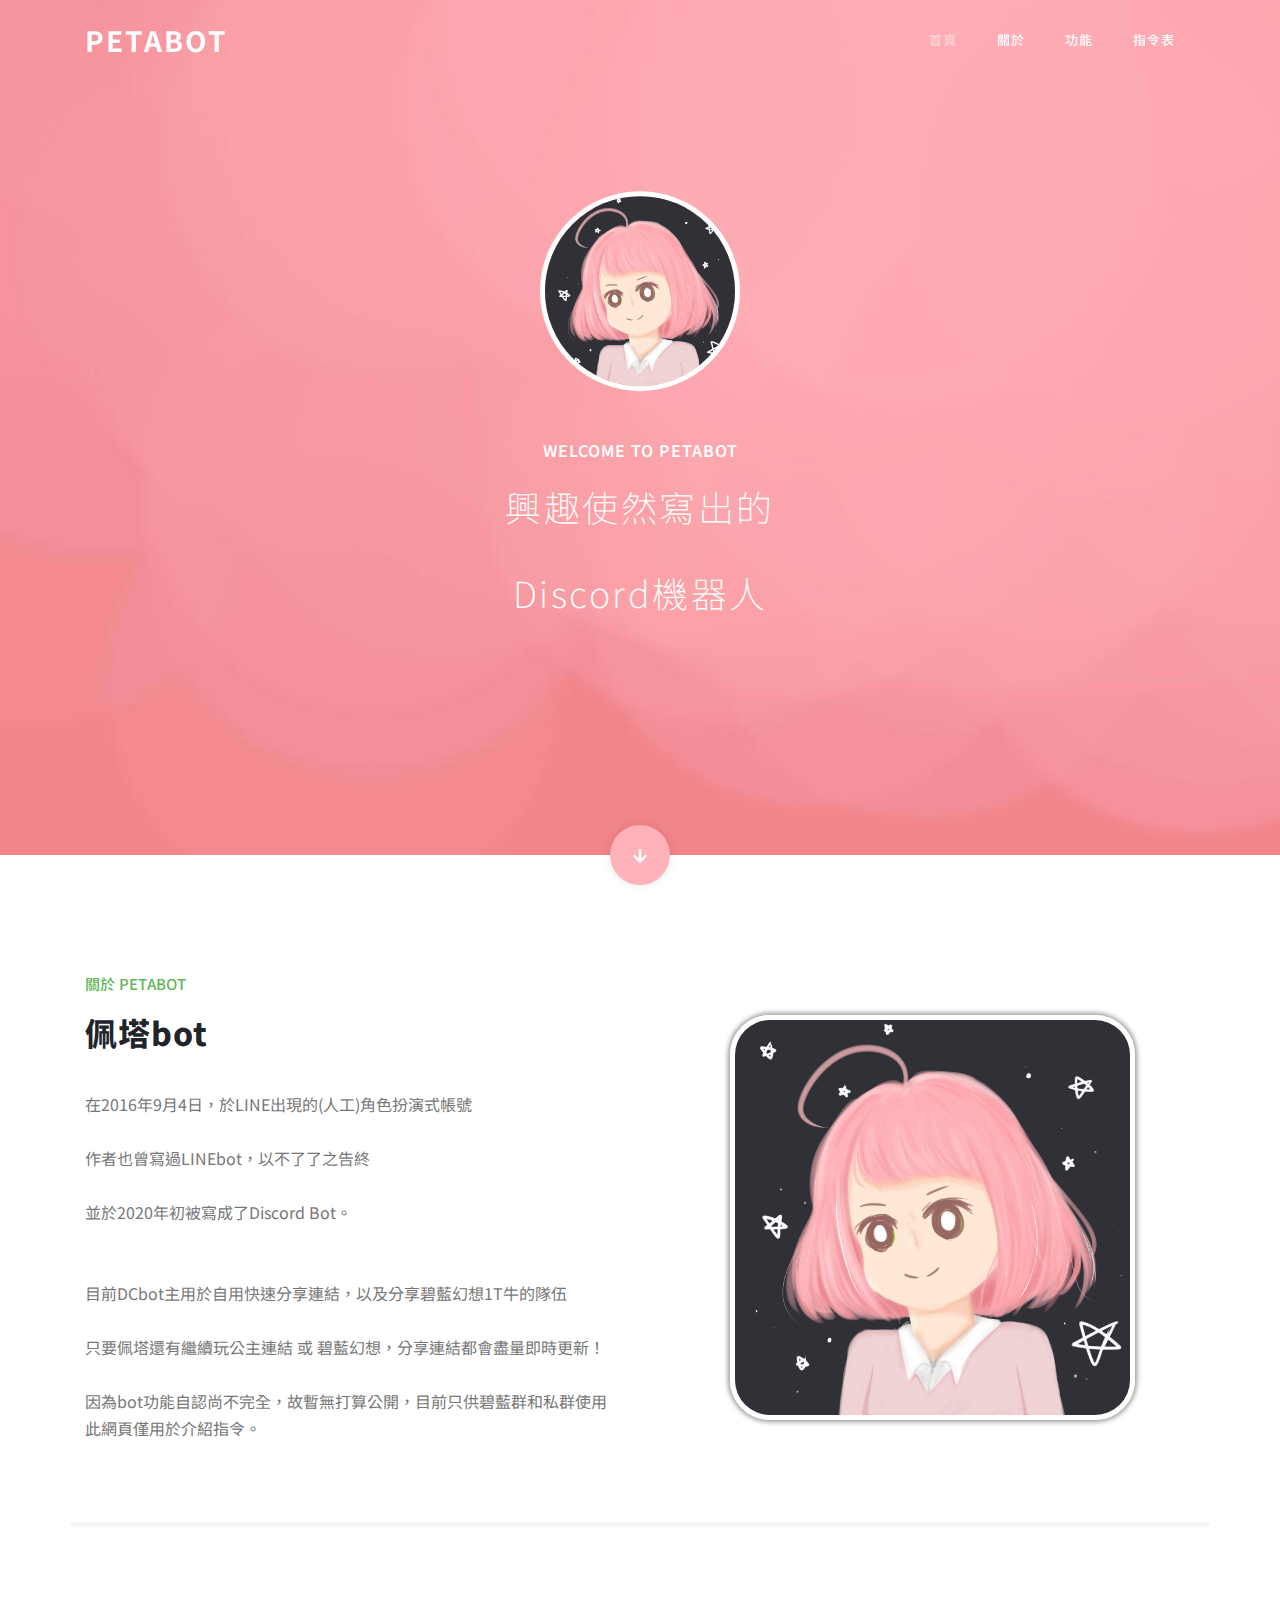
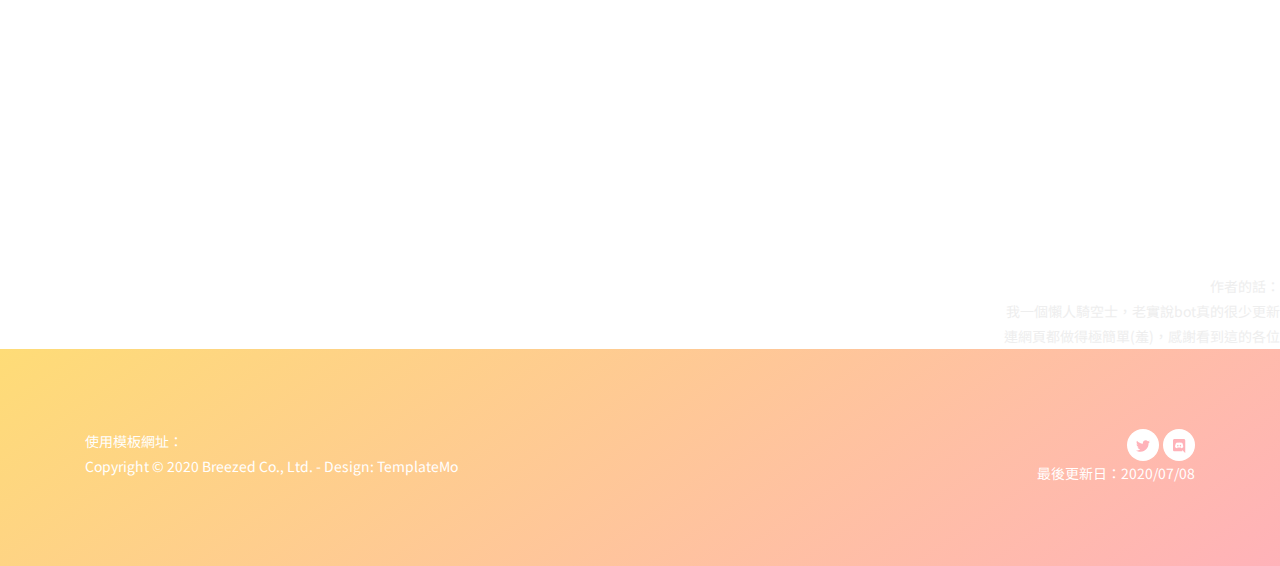
==== index.html @ 4e055505 "update commands" ====
<!DOCTYPE html>
<html>

  <head>

    <meta charset="utf-8">
    <meta name="viewport" content="width=device-width, initial-scale=1, shrink-to-fit=no">
    <meta name="description" content="">
    <meta name="author" content="">
    <link href="https://fonts.googleapis.com/css?family=Raleway:100,200,300,400,500,600,700,800,900&display=swap" rel="stylesheet">
    <link href="https://fonts.googleapis.com/css2?family=Noto+Sans+TC:wght@100;300;400;500;700;900&display=swap" rel="stylesheet">

    <title>PetaBot</title>

<!--

Breezed Template

https://templatemo.com/tm-543-breezed

-->
    <!-- Additional CSS Files -->
    <link rel="stylesheet" type="text/css" href="assets/css/bootstrap.min.css">

    <link rel="stylesheet" type="text/css" href="assets/css/all.css">
    <link rel="stylesheet" type="text/css" href="assets/css/brands.css">

    <link rel="stylesheet" href="assets/css/templatemo-breezed.css">

    <link rel="stylesheet" href="assets/css/owl-carousel.css">

    <link rel="stylesheet" href="assets/css/lightbox.css">

    </head>
    
    <body>
    
    <!-- ***** Preloader Start ***** -->
    <div id="preloader">
        <div class="jumper">
            <div></div>
            <div></div>
            <div></div>
        </div>
    </div>  
    <!-- ***** Preloader End ***** -->
    
    
    <!-- ***** Header Area Start ***** -->
    <header class="header-area header-sticky">
        <div class="container">
            <div class="row">
                <div class="col-12">
                    <nav class="main-nav">
                        <!-- ***** Logo Start ***** -->
                        <a href="index.html" class="logo">
                            PetaBot
                        </a>
                        <!-- ***** Logo End ***** -->
                        <!-- ***** Menu Start ***** -->
                        <ul class="nav">
                            <li class="scroll-to-section"><a href="#top" class="active">首頁</a></li>
                            <li class="scroll-to-section"><a href="#about">關於</a></li>
                            <li class="scroll-to-section"><a href="#features">功能</a></li>
                            <li class="scroll-to-section"><a href="commands.html">指令表</a></li> 
                        </ul>        
                        <a class='menu-trigger'>
                            <span>Menu</span>
                        </a>
                        <!-- ***** Menu End ***** -->
                    </nav>
                </div>
            </div>
        </div>
    </header>
    <!-- ***** Header Area End ***** -->

    <!-- ***** Main Banner Area Start ***** -->
    <div class="main-banner header-text" id="top">
        <div class="Modern-Slider">
          <!-- Item -->
          <div class="item">
            <div class="img-fill">
                <img src="assets/images/slide-01.jpg" alt="">
                
                <div class="text-content">
                    <img src="assets/images/佩塔頭像.jpg" class="logo" alt="">
                    <h3>Welcome To PetaBot</h3>
                    <h5>興趣使然寫出的<br><br>Discord機器人</h5>
                    <!-- <a href="#" class="main-stroked-button">Learn More</a>
                    <a href="#" class="main-filled-button">Get It Now</a> -->
                </div>
            </div>
          </div>
          <!-- // Item -->
          
        </div>
    </div>
    <div class="scroll-down scroll-to-section"><a href="#about"><i class="fa fa-arrow-down"></i></a></div>
    <!-- ***** Main Banner Area End ***** -->

    <!-- ***** About Area Starts ***** -->
    <section class="section" id="about">
        <div class="container">
            <div class="row">
                <div class="col-lg-6 col-md-6 col-xs-12">
                    <div class="left-text-content">
                        <div class="section-heading">
                            <h6>關於 PetaBot</h6>
                            <h2>佩塔bot</h2>
                        </div>
                        <p>
                            在2016年9月4日，於LINE出現的(人工)角色扮演式帳號<br><br>
                            作者也曾寫過LINEbot，以不了了之告終<br><br>
                            並於2020年初被寫成了Discord Bot。<br><br><br>
                            目前DCbot主用於自用快速分享連結，以及分享碧藍幻想1T牛的隊伍<br><br>
                            只要佩塔還有繼續玩公主連結 或 碧藍幻想，分享連結都會盡量即時更新！<br><br>
                            因為bot功能自認尚不完全，故暫無打算公開，目前只供碧藍群和私群使用<br>
                            此網頁僅用於介紹指令。
                        </p>
                    </div>
                </div>
                <div class="col-lg-6 col-md-6 col-xs-12">
                    <div class="right-text-content">
                        <img src="assets/images/佩塔頭像.jpg">
                    </div>
                </div>
            </div>
        </div>
    </section>
    <!-- ***** About Area Ends ***** -->

    <!-- ***** Features Big Item Start ***** -->
    <section class="section" id="features">
        <div class="container">
            <div class="row">
                <div class="col-lg-4 col-md-6 col-sm-12 col-xs-12" data-scroll-reveal="enter left move 30px over 0.6s after 0.4s">
                    <div class="features-item">
                        <div class="features-icon">
                            <img src="assets/images/star-1.png" alt="">
                        </div>
                        <div class="features-content">
                            <h4>碧藍幻想 commands</h4>
                            <p>提供SSRlist、GameWith等，佩塔個人覺得常用上的快速連結。<br>
                            以及古戰前更新自己1T牛 EX+的編排示例。</p>
                            <a href="commands.html#GBF" class="text-button-icon">
                                GBF commands <i class="fa fa-arrow-right"></i>
                            </a>
                        </div>
                    </div>
                </div>
                <div class="col-lg-4 col-md-6 col-sm-12 col-xs-12" data-scroll-reveal="enter bottom move 30px over 0.6s after 0.4s">
                    <div class="features-item">
                        <div class="features-icon">
                            <img src="assets/images/star-2.png" alt="">
                        </div>
                        <div class="features-content">
                            <h4>公主連結 commands</h4>
                            <p>分享E夢和無羽大佬的RANK表。<br>以及蘭德索爾圖書館。</p>
                            <a href="commands.html#PCR" class="text-button-icon">
                                PCR commands <i class="fa fa-arrow-right"></i>
                            </a>
                        </div>
                    </div>
                </div>
                <div class="col-lg-4 col-md-6 col-sm-12 col-xs-12" data-scroll-reveal="enter right move 30px over 0.6s after 0.4s">
                    <div class="features-item">
                        <div class="features-icon">
                            <img src="assets/images/star-3.png" alt="">
                        </div>
                        <div class="features-content">
                            <h4>更多功能</h4>
                            <p>作者有時間的話，敬請期待(??)</p>
                            
                        </div>
                    </div>
                </div>
            </div>
        </div>
    </section>
    <!-- ***** Features Big Item End ***** -->

    <p style="color: #eee;text-align: right;">
        作者的話：<br>
        我一個懶人騎空士，老實說bot真的很少更新<br>
        連網頁都做得極簡單(羞)，感謝看到這的各位
    </p>
    <!-- ***** Footer Start ***** -->
    <footer>
        <div class="container">
            <div class="row">
                <div class="col-lg-6 col-xs-12">
                    <div class="left-text-content">
                        <p>使用模板網址：</p>
                        <p>Copyright &copy; 2020 Breezed Co., Ltd. 
                        
                        - Design: <a rel="nofollow noopener" href="https://templatemo.com">TemplateMo</a></p>
                    </div>
                </div>
                <div class="col-lg-6 col-xs-12">
                    <div class="right-text-content">
                        <ul class="social-icons">
                            <li><a rel="nofollow" href="https://twitter.com/peta160904"><i class="fab fa-twitter"></i></a></li>
                            <li><a rel="nofollow" href="https://discord.gg/uTsfAFP"><i class="fab fa-discord"></i></a></li>
                        </ul>
                        <p>最後更新日：2020/07/08</p>
                    </div>
                </div>
            </div>
        </div>
    </footer>
    

    <!-- jQuery -->
    <script src="assets/js/jquery-2.1.0.min.js"></script>

    <!-- Bootstrap -->
    <script src="assets/js/popper.js"></script>
    <script src="assets/js/bootstrap.min.js"></script>

    <!-- Plugins -->
    <script src="assets/js/owl-carousel.js"></script>
    <script src="assets/js/scrollreveal.min.js"></script>
    <script src="assets/js/waypoints.min.js"></script>
    <script src="assets/js/jquery.counterup.min.js"></script>
    <script src="assets/js/imgfix.min.js"></script> 
    <script src="assets/js/slick.js"></script> 
    <script src="assets/js/lightbox.js"></script> 
    <script src="assets/js/isotope.js"></script>
    <script src="assets/js/all.js"></script> 
    <script src="assets/js/brands.js"></script> 
    
    <!-- Global Init -->
    <script src="assets/js/custom.js"></script>

    <script>

        $(function() {
            var selectedClass = "";
            $("p").click(function(){
            selectedClass = $(this).attr("data-rel");
            $("#portfolio").fadeTo(50, 0.1);
                $("#portfolio div").not("."+selectedClass).fadeOut();
            setTimeout(function() {
              $("."+selectedClass).fadeIn();
              $("#portfolio").fadeTo(50, 1);
            }, 500);
                
            });
        });

    </script>

  </body>
</html>
---- assets/css/brands.css ----
/*!
 * Font Awesome Free 5.13.1 by @fontawesome - https://fontawesome.com
 * License - https://fontawesome.com/license/free (Icons: CC BY 4.0, Fonts: SIL OFL 1.1, Code: MIT License)
 */
@font-face {
  font-family: 'Font Awesome 5 Brands';
  font-style: normal;
  font-weight: 400;
  font-display: block;
  src: url("../webfonts/fa-brands-400.eot");
  src: url("../webfonts/fa-brands-400.eot?#iefix") format("embedded-opentype"), url("../webfonts/fa-brands-400.woff2") format("woff2"), url("../webfonts/fa-brands-400.woff") format("woff"), url("../webfonts/fa-brands-400.ttf") format("truetype"), url("../webfonts/fa-brands-400.svg#fontawesome") format("svg"); }

.fab {
  font-family: 'Font Awesome 5 Brands';
  font-weight: 400; }
---- assets/css/templatemo-breezed.css ----
/*

Breezed Template

https://templatemo.com/tm-543-breezed

*/

/* ---------------------------------------------
Table of contents
------------------------------------------------
01. font & reset css
02. reset
03. global styles
04. header
05. banner
06. features
07. testimonials
08. contact
09. footer
10. preloader
11. search
12. portfolio

--------------------------------------------- */
/* 
---------------------------------------------
font & reset css
--------------------------------------------- 
*/
@import url("https://fonts.googleapis.com/css?family=Poppins:100,200,300,400,500,600,700,800,900");

/* 
---------------------------------------------
reset
--------------------------------------------- 
*/
html, body, div, span, applet, object, iframe, h1, h2, h3, h4, h5, h6, p, blockquote, div
pre, a, abbr, acronym, address, big, cite, code, del, dfn, em, font, img, ins, kbd, q,
s, samp, small, strike, strong, sub, sup, tt, var, b, u, i, center, dl, dt, dd, ol, ul, li,
figure, header, nav, section, article, aside, footer, figcaption {
  margin: 0;
  padding: 0;
  border: 0;
  outline: 0;
}

.clearfix:after {
  content: ".";
  display: block;
  clear: both;
  visibility: hidden;
  line-height: 0;
  height: 0;
}

.clearfix {
  display: inline-block;
}

html[xmlns] .clearfix {
  display: block;
}

* html .clearfix {
  height: 1%;
}

ul, li {
  padding: 0;
  margin: 0;
  list-style: none;
}

header, nav, section, article, aside, footer, hgroup {
  display: block;
}

* {
  box-sizing: border-box;
}

html, body {
  font-family: 'Raleway', sans-serif;
  font-family: 'Noto Sans TC', sans-serif;
  font-weight: 400;
  background-color: #fff;
  font-size: 16px;
  -ms-text-size-adjust: 100%;
  -webkit-font-smoothing: antialiased;
  -moz-osx-font-smoothing: grayscale;
}

a {
  text-decoration: none !important;
}

h1, h2, h3, h4, h5, h6 {
  margin-top: 0px;
  margin-bottom: 0px;
}

ul {
  margin-bottom: 0px;
}

p {
  font-size: 14px;
  line-height: 25px;
  color: #777;
}

/* 
---------------------------------------------
global styles
--------------------------------------------- 
*/
html,
body {
  background: #fff;
  font-family: 'Raleway', sans-serif;
  font-family: 'Noto Sans TC', sans-serif;
}

::selection {
  background: #FFB2B9;
  color: #111;
}

::-moz-selection {
  background: #FFB2B9;
  color: #111;
}

@media (max-width: 991px) {
  html, body {
    overflow-x: hidden;
  }
  .mobile-top-fix {
    margin-top: 30px;
    margin-bottom: 0px;
  }
  .mobile-bottom-fix {
    margin-bottom: 30px;
  }
  .mobile-bottom-fix-big {
    margin-bottom: 60px;
  }
}

a.main-stroked-button {
  font-size: 13px;
  border-radius: 25px;
  padding: 11px 25px;
  background-color: transparent;
  border: 2px solid #fff;
  text-transform: uppercase;
  color: #fff;
  font-weight: 600;
  letter-spacing: 1px;
  -webkit-transition: all 0.3s ease 0s;
  -moz-transition: all 0.3s ease 0s;
  -o-transition: all 0.3s ease 0s;
  transition: all 0.3s ease 0s;
}

a.main-stroked-button:hover {
  background-color: #fff;
  color: #5fb759;
}

a.main-filled-button {
  font-size: 13px;
  border-radius: 25px;
  padding: 13px 25px;
  background-color: #fff;
  text-transform: uppercase;
  color: #5fb759;
  font-weight: 600;
  letter-spacing: 1px;
  -webkit-transition: all 0.3s ease 0s;
  -moz-transition: all 0.3s ease 0s;
  -o-transition: all 0.3s ease 0s;
  transition: all 0.3s ease 0s;
}

a.main-filled-button:hover {
  color: #fff;
  background-color: #5fb759;
}

a.main-button-icon {
  font-size: 13px;
  border-radius: 25px;
  padding: 13px 25px;
  background-color: #5fb759;
  text-transform: uppercase;
  color: #fff;
  font-weight: 600;
  letter-spacing: 1px;
  -webkit-transition: all 0.3s ease 0s;
  -moz-transition: all 0.3s ease 0s;
  -o-transition: all 0.3s ease 0s;
  transition: all 0.3s ease 0s;
}

a.main-button-icon i {
  margin-left: 5px;
  -webkit-transition: all 0.3s ease-in-out 0s;
  -moz-transition: all 0.3s ease-in-out 0s;
  -o-transition: all 0.3s ease-in-out 0s;
  transition: all 0.3s ease-in-out 0s;
}

a.main-button-icon:hover i {
  padding-left: 5px;
}

button.main-button {
  outline: none;
  border: none;
  cursor: pointer;
  font-size: 13px;
  border-radius: 25px;
  padding: 10px 25px;
  background-color: #fff;
  text-transform: uppercase;
  color: #5fb759;
  font-weight: 600;
  letter-spacing: 1px;
  -webkit-transition: all 0.3s ease 0s;
  -moz-transition: all 0.3s ease 0s;
  -o-transition: all 0.3s ease 0s;
  transition: all 0.3s ease 0s;
}

button.main-button:hover {
  color: #fff;
  background-color: #5fb759;
}

button.main-button-icon {
  border: none;
  outline: none;
  font-size: 13px;
  border-radius: 25px;
  padding: 13px 25px;
  background-color: #5fb759;
  text-transform: uppercase;
  color: #fff;
  font-weight: 600;
  letter-spacing: 1px;
  -webkit-transition: all 0.3s ease 0s;
  -moz-transition: all 0.3s ease 0s;
  -o-transition: all 0.3s ease 0s;
  transition: all 0.3s ease 0s;
}

button.main-button-icon i {
  margin-left: 5px;
  -webkit-transition: all 0.3s ease-in-out 0s;
  -moz-transition: all 0.3s ease-in-out 0s;
  -o-transition: all 0.3s ease-in-out 0s;
  transition: all 0.3s ease-in-out 0s;
}

button.main-button-icon:hover i {
  padding-left: 5px;
}

a.text-button-icon {
  text-transform: uppercase;
  color: #1e1e1e;
  font-size: 13px;
  font-weight: 600;
  letter-spacing: 1px;
  -webkit-transition: all 0.3s ease 0s;
  -moz-transition: all 0.3s ease 0s;
  -o-transition: all 0.3s ease 0s;
  transition: all 0.3s ease 0s;
}

a.text-button-icon i {
  margin-left: 5px;
  -webkit-transition: all 0.3s ease-in-out 0s;
  -moz-transition: all 0.3s ease-in-out 0s;
  -o-transition: all 0.3s ease-in-out 0s;
  transition: all 0.3s ease-in-out 0s;
}

a.text-button-icon:hover {
  color: #5fb759;
}

a.text-button-icon:hover i {
  padding-left: 5px;
}


.section-heading h6 {
  font-size: 15px;
  font-weight: 500;
  text-transform: uppercase;
  letter-spacing: 0.25px;
  margin-top: 0px;
  margin-bottom: 0px;
}

.section-heading h2 {
  font-size: 32px;
  font-weight: 800;
  letter-spacing: 1px;
  margin-top: 20px;
  margin-bottom: 0px;
}


/* 
---------------------------------------------
header
--------------------------------------------- 
*/

.background-header {
  background-color: #fff;
  height: 80px!important;
  position: fixed!important;
  top: 0px;
  left: 0px;
  right: 0px;
  box-shadow: 0px 0px 10px rgba(0,0,0,0.15)!important;
}

.background-header .logo,
.background-header .main-nav .nav li a {
  color: #1e1e1e!important;
}

.background-header .main-nav .nav li:hover a {
  color: #5fb759!important;
}

.background-header .nav li a.active {
  color: #5fb759!important;
}

.header-area {
  position: absolute;
  top: 0px;
  left: 0px;
  right: 0px;
  z-index: 100;
  height: 100px;
  -webkit-transition: all .5s ease 0s;
  -moz-transition: all .5s ease 0s;
  -o-transition: all .5s ease 0s;
  transition: all .5s ease 0s;
}

.header-area .main-nav {
  min-height: 80px;
  background: transparent;
}

.header-area .main-nav .logo {
  line-height: 80px;
  color: #fff;
  font-size: 28px;
  font-weight: 700;
  text-transform: uppercase;
  letter-spacing: 2px;
  float: left;
  -webkit-transition: all 0.3s ease 0s;
  -moz-transition: all 0.3s ease 0s;
  -o-transition: all 0.3s ease 0s;
  transition: all 0.3s ease 0s;
}


.header-area .main-nav .nav {
  float: right;
  margin-top: 27px;
  margin-right: 0px;
  background-color: transparent;
  -webkit-transition: all 0.3s ease 0s;
  -moz-transition: all 0.3s ease 0s;
  -o-transition: all 0.3s ease 0s;
  transition: all 0.3s ease 0s;
  position: relative;
  z-index: 999;
}

.header-area .main-nav .nav li {
  padding-left: 20px;
  padding-right: 20px;
}

.header-area .main-nav .nav .search-icon {
  float: right;
  margin-left: 15px;
}

.header-area .main-nav .nav .search-icon a {
  background-color: #fff;
  color: #5fb759;
  width: 40px;
  height: 40px;
  display: inline-block;
  text-align: center;
  line-height: 40px;
}

@media (max-width: 767px) {
  .header-area .main-nav .nav .search-icon {
    float: none;
    text-align: center;
    width: 100%;
    background-color: #fff;
    margin-left: 0px;
  }
}

.header-area .main-nav .nav .search-icon a:hover {
  opacity: 1;
  color: #5fb759!important;
}

.header-area .main-nav .nav li a {
  display: block;
  font-weight: 500;
  font-size: 13px;
  color: #7a7a7a;
  text-transform: uppercase;
  -webkit-transition: all 0.3s ease 0s;
  -moz-transition: all 0.3s ease 0s;
  -o-transition: all 0.3s ease 0s;
  transition: all 0.3s ease 0s;
  height: 40px;
  line-height: 40px;
  border: transparent;
  letter-spacing: 1px;
}

.header-area .main-nav .nav li a {
  color: #fff;
}

.header-area .main-nav .nav li:hover a,
.header-area .main-nav .nav li a.active {
  color: #fff!important;
  opacity: 0.5;
}

.background-header .main-nav .nav li:hover a,
.background-header .main-nav .nav li a.active {
  color: #5fb759!important;
  opacity: 1;
}

.header-area .main-nav .nav li.submenu {
  position: relative;
  padding-right: 35px;
}

.header-area .main-nav .nav li.submenu:after {
  font-family: FontAwesome;
  content: "\f107";
  font-size: 12px;
  color: #fff;
  position: absolute;
  right: 18px;
  top: 12px;
}

.background-header .main-nav .nav li.submenu:after {
  color: #7a7a7a;
}

.header-area .main-nav .nav li.submenu ul {
  position: absolute;
  width: 200px;
  box-shadow: 0 2px 28px 0 rgba(0, 0, 0, 0.06);
  overflow: hidden;
  top: 40px;
  opacity: 0;
  transform: translateY(+2em);
  visibility: hidden;
  z-index: -1;
  transition: all 0.3s ease-in-out 0s, visibility 0s linear 0.3s, z-index 0s linear 0.01s;
}

.header-area .main-nav .nav li.submenu ul li {
  margin-left: 0px;
  padding-left: 0px;
  padding-right: 0px;
}

.header-area .main-nav .nav li.submenu ul li a {
  opacity: 1;
  display: block;
  background: #fff;
  color: #7a7a7a!important;
  padding-left: 20px;
  height: 40px;
  line-height: 40px;
  -webkit-transition: all 0.3s ease 0s;
  -moz-transition: all 0.3s ease 0s;
  -o-transition: all 0.3s ease 0s;
  transition: all 0.3s ease 0s;
  position: relative;
  font-size: 13px;
  border-bottom: 1px solid #f5f5f5;
}

.header-area .main-nav .nav li.submenu ul li a:hover {
  background: #fff;
  color: #5fb759!important;
  padding-left: 25px;
}

.header-area .main-nav .nav li.submenu ul li a:hover:before {
  width: 3px;
}

.header-area .main-nav .nav li.submenu:hover ul {
  visibility: visible;
  opacity: 1;
  z-index: 1;
  transform: translateY(0%);
  transition-delay: 0s, 0s, 0.3s;
}

.header-area .main-nav .menu-trigger {
  cursor: pointer;
  display: block;
  position: absolute;
  top: 23px;
  width: 32px;
  height: 40px;
  text-indent: -9999em;
  z-index: 99;
  right: 40px;
  display: none;
}

.header-area .main-nav .menu-trigger span,
.header-area .main-nav .menu-trigger span:before,
.header-area .main-nav .menu-trigger span:after {
  -moz-transition: all 0.4s;
  -o-transition: all 0.4s;
  -webkit-transition: all 0.4s;
  transition: all 0.4s;
  background-color: #1e1e1e;
  display: block;
  position: absolute;
  width: 30px;
  height: 2px;
  left: 0;
}

.background-header .main-nav .menu-trigger span,
.background-header .main-nav .menu-trigger span:before,
.background-header .main-nav .menu-trigger span:after {
  background-color: #1e1e1e;
}

.header-area .main-nav .menu-trigger span:before,
.header-area .main-nav .menu-trigger span:after {
  -moz-transition: all 0.4s;
  -o-transition: all 0.4s;
  -webkit-transition: all 0.4s;
  transition: all 0.4s;
  background-color: #1e1e1e;
  display: block;
  position: absolute;
  width: 30px;
  height: 2px;
  left: 0;
  width: 75%;
}

.background-header .main-nav .menu-trigger span:before,
.background-header .main-nav .menu-trigger span:after {
  background-color: #1e1e1e;
}

.header-area .main-nav .menu-trigger span:before,
.header-area .main-nav .menu-trigger span:after {
  content: "";
}

.header-area .main-nav .menu-trigger span {
  top: 16px;
}

.header-area .main-nav .menu-trigger span:before {
  -moz-transform-origin: 33% 100%;
  -ms-transform-origin: 33% 100%;
  -webkit-transform-origin: 33% 100%;
  transform-origin: 33% 100%;
  top: -10px;
  z-index: 10;
}

.header-area .main-nav .menu-trigger span:after {
  -moz-transform-origin: 33% 0;
  -ms-transform-origin: 33% 0;
  -webkit-transform-origin: 33% 0;
  transform-origin: 33% 0;
  top: 10px;
}

.header-area .main-nav .menu-trigger.active span,
.header-area .main-nav .menu-trigger.active span:before,
.header-area .main-nav .menu-trigger.active span:after {
  background-color: transparent;
  width: 100%;
}

.header-area .main-nav .menu-trigger.active span:before {
  -moz-transform: translateY(6px) translateX(1px) rotate(45deg);
  -ms-transform: translateY(6px) translateX(1px) rotate(45deg);
  -webkit-transform: translateY(6px) translateX(1px) rotate(45deg);
  transform: translateY(6px) translateX(1px) rotate(45deg);
  background-color: #1e1e1e;
}

.background-header .main-nav .menu-trigger.active span:before {
  background-color: #1e1e1e;
}

.header-area .main-nav .menu-trigger.active span:after {
  -moz-transform: translateY(-6px) translateX(1px) rotate(-45deg);
  -ms-transform: translateY(-6px) translateX(1px) rotate(-45deg);
  -webkit-transform: translateY(-6px) translateX(1px) rotate(-45deg);
  transform: translateY(-6px) translateX(1px) rotate(-45deg);
  background-color: #1e1e1e;
}

.background-header .main-nav .menu-trigger.active span:after {
  background-color: #1e1e1e;
}

.header-area.header-sticky {
  min-height: 80px;
}

.header-area.header-sticky .nav {
  margin-top: 20px !important;
}

.header-area.header-sticky .nav li a.active {
  color: #5fb759;
}

@media (max-width: 1200px) {
  .header-area .main-nav .nav li {
    padding-left: 12px;
    padding-right: 12px;
  }
  .header-area .main-nav:before {
    display: none;
  }
}

@media (max-width: 767px) {
  .header-area .main-nav .logo {
    color: #1e1e1e;
  }
  .header-area.header-sticky .nav li a:hover,
  .header-area.header-sticky .nav li a.active {
    color: #5fb759!important;
    opacity: 1;
  }
  .header-area.header-sticky .nav li.search-icon a {
    width: 100%;
  }
  .header-area {
    background-color: #f7f7f7;
    padding: 0px 15px;
    height: 80px;
    box-shadow: none;
    text-align: center;
  }
  .header-area .container {
    padding: 0px;
  }
  .header-area .logo {
    margin-left: 30px;
  }
  .header-area .menu-trigger {
    display: block !important;
  }
  .header-area .main-nav {
    overflow: hidden;
  }
  .header-area .main-nav .nav {
    float: none;
    width: 100%;
    display: none;
    -webkit-transition: all 0s ease 0s;
    -moz-transition: all 0s ease 0s;
    -o-transition: all 0s ease 0s;
    transition: all 0s ease 0s;
    margin-left: 0px;
  }
  .header-area .main-nav .nav li:first-child {
    border-top: 1px solid #eee;
  }
  .header-area.header-sticky .nav {
    margin-top: 80px !important;
  }
  .header-area .main-nav .nav li {
    width: 100%;
    background: #fff;
    border-bottom: 1px solid #eee;
    padding-left: 0px !important;
    padding-right: 0px !important;
  }
  .header-area .main-nav .nav li a {
    height: 50px !important;
    line-height: 50px !important;
    padding: 0px !important;
    border: none !important;
    background: #f7f7f7 !important;
    color: #191a20 !important;
  }
  .header-area .main-nav .nav li a:hover {
    background: #eee !important;
    color: #5fb759!important;
  }
  .header-area .main-nav .nav li.submenu ul {
    position: relative;
    visibility: inherit;
    opacity: 1;
    z-index: 1;
    transform: translateY(0%);
    transition-delay: 0s, 0s, 0.3s;
    top: 0px;
    width: 100%;
    box-shadow: none;
    height: 0px;
  }
  .header-area .main-nav .nav li.submenu ul li a {
    font-size: 12px;
    font-weight: 400;
  }
  .header-area .main-nav .nav li.submenu ul li a:hover:before {
    width: 0px;
  }
  .header-area .main-nav .nav li.submenu ul.active {
    height: auto !important;
  }
  .header-area .main-nav .nav li.submenu:after {
    color: #3B566E;
    right: 25px;
    font-size: 14px;
    top: 15px;
  }
  .header-area .main-nav .nav li.submenu:hover ul, .header-area .main-nav .nav li.submenu:focus ul {
    height: 0px;
  }
}

@media (min-width: 767px) {
  .header-area .main-nav .nav {
    display: flex !important;
  }
}


/* 
---------------------------------------------
banner
--------------------------------------------- 
*/
/* ==== Main CSS === */
.img-fill{
  width: 100%;
  display: block;
  overflow: hidden;
  position: relative;
  text-align: center
}

.img-fill img {
  min-height: 100%;
  min-width: 100%;
  position: relative;
  display: inline-block;
  max-width: none;
}

*,
*:before,
*:after {
  -webkit-box-sizing: border-box;
  box-sizing: border-box;
  -webkit-font-smoothing: antialiased;
  -moz-osx-font-smoothing: grayscale;
}

.Grid1k {
  padding: 0 15px;
  max-width: 1200px;
  margin: auto;
}

.blocks-box,
.slick-slider {
  margin: 0;
  padding: 0!important;
}

.slick-slide {
  float: left /* If RTL Make This Right */ ;
  padding: 0;
}

/* ==== Slider Style === */
.Modern-Slider .item .img-fill{
  height:95vh;
  background:#000;
}

.Modern-Slider .item .info > div{
  display:inline-block!important;
  vertical-align:middle;
}

.Modern-Slider .NextArrow{
  position:absolute;
  top:50%;
  right:30px;
  border:0 none;
  background-color: transparent;
  text-align:center;
  font-size: 36px;
  font-family: 'FontAwesome';
  color:#FFF;
  z-index:5;
  outline: none;
}

.Modern-Slider .NextArrow:before{
  content:'\f105';
}

.Modern-Slider .PrevArrow {
  position:absolute;
  top:50%;
  left:30px;
  border:0 none;
  background-color: transparent;
  text-align:center;
  font-size: 36px;
  font-family: 'FontAwesome';
  color:#FFF;
  z-index:5;
  outline: none;
}

.Modern-Slider .PrevArrow:before{
  content:'\f104';
}

.scroll-down {
  position: absolute;
  left: 50%;
  margin-top: -30px;
  margin-left: -30px;
  z-index: 10;
}

.scroll-down a {
  display: inline-block;
  background-color: #ffb2b9;
  width: 60px;
  height: 60px;
  text-align: center;
  line-height: 60px;
  border-radius: 50%;
  color: #fff;
  box-shadow: 0px 0px 10px rgba(0,0,0,0.1);
}

ul.slick-dots {
  display: none!important;
}

.Modern-Slider .text-content {
  width: 80%;
  position: absolute;
  top: 50%;
  left: 50%;
  transform: translate(-50%, -50%);
}


.Modern-Slider .item h3 {
  margin-bottom: 25px;
  font-size: 16px;
  text-transform: uppercase;
  font-weight: 600;
  letter-spacing: 1px;
  color:#FFF;
  animation:fadeOutRight 1s both;
}

.Modern-Slider .item h5 {
  margin-bottom: 50px;
  font-size: 36px;
  font-weight: 200;
  letter-spacing: 2.5px;
  color:#FFF;
  overflow:hidden;
  animation:fadeOutLeft 1s both;
}

.Modern-Slider img.logo {
  min-width: 200px;
  height:200px;
  border-radius:100px;
  border:5px solid #FFF;
  margin-bottom: 50px;
}

.Modern-Slider .item a {
  margin: 0 5px;
}

.Modern-Slider .item.slick-active h3{
  animation:fadeInDown 1s both 1s;
}

.Modern-Slider .item.slick-active h5{
  animation:fadeInLeft 1s both 1.5s;
}

.Modern-Slider .item.slick-active{
  animation:Slick-FastSwipeIn 1s both;
}

.Modern-Slider .buttons {
  position: relative;
}

.Modern-Slider {background:#000;}


/* ==== Slick Slider Css Ruls === */
.slick-slider{position:relative;display:block;-webkit-user-select:none;-moz-user-select:none;-ms-user-select:none;user-select:none;-webkit-touch-callout:none;-khtml-user-select:none;-ms-touch-action:pan-y;touch-action:pan-y;-webkit-tap-highlight-color:transparent}
.slick-list{position:relative;display:block;overflow:hidden;margin:0;padding:0}
.slick-list:focus{outline:none}.slick-list.dragging{cursor:hand}
.slick-slider .slick-track,.slick-slider .slick-list{-webkit-transform:translate3d(0,0,0);-ms-transform:translate3d(0,0,0);transform:translate3d(0,0,0)}
.slick-track{position:relative;top:0;left:0;display:block}
.slick-track:before,.slick-track:after{display:table;content:''}.slick-track:after{clear:both}
.slick-loading .slick-track{visibility:hidden}
.slick-slide{display:none;float:left /* If RTL Make This Right */ ;height:100%;min-height:1px}
.slick-slide.dragging img{pointer-events:none}
.slick-initialized .slick-slide{display:block}
.slick-loading .slick-slide{visibility:hidden}
.slick-vertical .slick-slide{display:block;height:auto;border:1px solid transparent}

/*
---------------------------------------------
about
---------------------------------------------
*/

#about {
  padding: 120px 0px 0px 0px;
  position: relative;
  z-index: 9;
}

#about .container {
  border-bottom: 5px solid #f7f7f7;
  padding-bottom: 80px;
}

#about .section-heading {
  margin-bottom: 10px;
}

#about .section-heading h6 {
  color: #5fb759;
}

#about .service-item {
  margin-top: 30px;
}

#about .service-item img {
  float: left;
  margin-right: 15px;
  width: 46px;
  height: 46px;
}

#about .service-item h4 {
  font-size: 15px;
  font-weight: 700;
  text-transform: uppercase;
  letter-spacing: 0.25px;
  line-height: 46px;
}

#about a.main-button-icon {
  display: inline-block;
  margin-top: 60px;
}

#about .right-text-content {
  margin-top: 40px;
}

#about .right-text-content p {
  font-size: 16px;
  line-height: 27px;
  color: #777;
}

/*------------#about新增------------------*/
#about .right-text-content img{
  float: right;
  margin-right: 60px;
	border:5px solid #FFF;
	box-shadow:0px 0px 5px 2px #999;
	width:75%;
  height:75%;
  border-radius:40px;
}

#about .left-text-content p {
  font-size: 16px;
  line-height: 27px;
  color: #777;
  margin-top: 40px;
}
/*------------#about新增----------------------*/

/*
---------------------------------------------
commands-help, gbf, pcr
---------------------------------------------
*/
#commands{
  padding-top: 160px;
  padding-bottom: 20px;
  margin-bottom: 60px;
}

#GBF{
  margin-bottom: 20px;
  padding-bottom: 20px;
}
#GBF img{
  width: 65%;
 
}

#PCR{
  padding-bottom: 70px;
}

#commands h2 {
  font-size: 32px;
  font-weight: 800;
  letter-spacing: 1px;
  margin-bottom: 20px;
}

/*
---------------------------------------------
features
---------------------------------------------
*/

#features {
  padding-top: 80px;
  padding-bottom: 70px;
}

#features .features-item {
  margin-bottom: 50px;
}

.features-item .features-icon {
  float: left;
}

#features .features-content {
  margin-left: 75px;
}

.features-item .features-content h4 {
  font-size: 15px;
  font-weight: 700;
  text-transform: uppercase;
  letter-spacing: 0.25px;
  margin-bottom: 15px;
}

.features-item .features-content p {
  margin-bottom: 15px;
}



/*
---------------------------------------------
subscribe
---------------------------------------------
*/

#subscribe {
  padding: 80px 0px;
  background-image: url(../images/slide-02.jpg);
  background-position: center center;
  background-repeat: no-repeat;
  background-size: cover;
}

#subscribe .section-heading {
  text-align: center;
  color: #fff;
  margin-bottom: 25px;
}

#subscribe p {
  text-align: center;
  font-size: 16px;
  line-height: 27px;
  color: #fff;
  margin-bottom: 40px;
}

#subscribe input {
  width: 100%;
  height: 38px;
  border-radius: 19px;
  border: 1px solid #fff;
  background-color: transparent;
  padding: 0px 20px;
  font-size: 13px;
  color: #fff;
  outline: none;
}

.subscribe-form ::-webkit-input-placeholder { /* Edge */
  color: #fff;
}

.subscribe-form :-ms-input-placeholder { /* Internet Explorer 10-11 */
  color: #fff;
}

.subscribe-form ::placeholder {
  color: #fff;
}

@media (max-width: 767px) {
  #subscribe fieldset {
    text-align: center;
    margin-bottom: 20px;
  }
}

/*
--------------------------------------------
testimonials
--------------------------------------------
*/
#testimonials {
  margin-top: 120px;
  padding: 80px 0px;
  padding: 120px 0px;
  background-image: url(../images/slide-03.jpg);
  background-position: center center;
  background-repeat: no-repeat;
  background-size: cover;
}
#testimonials .section-heading {
  text-align: center;
  color: #fff;
  margin-bottom: 60px;
}

#testimonials .item {
  position: relative;
  text-align: center;
}

#testimonials .item h4 {
  font-size: 17px;
  font-weight: 700;
  text-transform: uppercase;
  color: #fff;
  letter-spacing: 1px;
  margin-top: 22px;
  margin-bottom: 7px;
}


#testimonials .item span {
  color: #fff;
  font-weight: 500;
  font-size: 13px;
  text-transform: uppercase;
  letter-spacing: 0.5px;
}

#testimonials .item .member-thumb {
  position: relative;
}

#testimonials .item .hover-effect {
  cursor: pointer;
  position: absolute;
  top: 0;
  bottom: 0;
  width: 100%;
  background-color: rgba(0,0,0,0.95);
  opacity: 0;
  visibility: hidden;
  -webkit-transition: all 0.5s ease 0s;
  -moz-transition: all 0.5s ease 0s;
  -o-transition: all 0.5s ease 0s;
  transition: all 0.5s ease 0s;
}

#testimonials .item .hover-content {
  position: absolute;
  top: 50%;
  left: 50%;
  transform: translate(-50%, -50%);
  width: 100%;
}

#testimonials .item:hover .hover-effect {
  opacity: 1;
  visibility: visible;
}

#testimonials .item .hover-effect ul li {
  display: inline-block;
  margin: 0px 5px;
}

#testimonials .item .hover-effect ul li a {
  width: 32px;
  height: 32px;
  display: inline-block;
  text-align: center;
  line-height: 32px;
  font-size: 14px;
  background-color: #fff;
  border-radius: 50%;
  color: #5fb759;
  -webkit-transition: all 0.3s ease 0s;
  -moz-transition: all 0.3s ease 0s;
  -o-transition: all 0.3s ease 0s;
  transition: all 0.3s ease 0s;
}

#testimonials .item .hover-effect ul li a:hover {
  color: #fff;
  background-color: #5fb759;
}

#testimonials .owl-carousel {
  padding-bottom: 60px;
}

.owl-dots {
  position: absolute;
  left: 50%;
  transform: translateX(-50%);
  bottom: 0;
}

.owl-dots .owl-dot {
  outline: none;
  height: 10px;
}

.owl-dots .owl-dot span {
  width: 8px;
  height: 8px;
  background-color: #fff;
  border-radius: 50%;
  display: inline-block;
  margin: 0px 5px;
  outline: none;
  -webkit-transition: all 0.2s ease 0s;
  -moz-transition: all 0.2s ease 0s;
  -o-transition: all 0.2s ease 0s;
  transition: all 0.2s ease 0s;
}

.owl-dots .active span {
  width: 10px;
  height: 10px;
  margin-bottom: -1px;
}





/* 
---------------------------------------------
contact
--------------------------------------------- 
*/

#contact-us .section-heading {
  margin-bottom: 50px;
}

#contact-us .section-heading h6 {
  color: #5fb759;
}

#contact-us .left-text-content ul li {
  margin-bottom: 30px;
}

#contact-us .left-text-content ul li {
  font-size: 14px;
  font-weight: 600;
  letter-spacing: 0.5px;
}

#contact-us .left-text-content ul li img {
  margin-right: 15px;
}

#contact-us {
  padding: 120px 0px;
  background-image: url(../images/dotted-map-bg.png);
  background-position: center center;
  background-repeat: no-repeat;
}

#contact {
  margin-top: 40px;
}

.contact-form input,
.contact-form textarea {
  color: #7a7a7a;
  font-size: 15px;
  border: 1px solid #ddd;
  background-color: #fff;
  width: 100%;
  height: 46px;
  outline: none;
  padding-top: 3px;
  padding-left: 20px;
  padding-right: 20px;
  -webkit-appearance: none;
  -moz-appearance: none;
  appearance: none;
  margin-bottom: 30px;
}

.contact-form textarea {
  height: 150px;
  resize: none;
  padding: 20px;
}

.contact-form ::-webkit-input-placeholder { /* Edge */
  color: #7a7a7a;
}

.contact-form :-ms-input-placeholder { /* Internet Explorer 10-11 */
  color: #7a7a7a;
}

.contact-form ::placeholder {
  color: #7a7a7a;
}





/* 
---------------------------------------------
footer
--------------------------------------------- 
*/

footer {
  padding: 80px 0px;
  background: rgb(255,178,185);
  background: linear-gradient(145deg, rgba(254,220,119,1) 0%, rgba(255,178,185,1) 100%);
}

footer .left-text-content p {
  color: #fff;
  font-size: 14px;
}

footer .left-text-content a {
  color: #fff;
}

footer .right-text-content {
  float: right;
  text-align: right;
}

footer .right-text-content p {
  color: #fff;
  font-size: 14px;
  /* margin-right: 15px; */
  text-transform: uppercase;
}

footer .right-text-content ul li {
  display: inline-block;
}

footer .right-text-content ul li a {
  width: 32px;
  height: 32px;
  display: inline-block;
  text-align: center;
  line-height: 32px;
  font-size: 14px;
  background-color: #fff;
  border-radius: 50%;
  color: #ffb2b9;
  -webkit-transition: all 0.3s ease 0s;
  -moz-transition: all 0.3s ease 0s;
  -o-transition: all 0.3s ease 0s;
  transition: all 0.3s ease 0s;
}

footer .right-text-content ul li a:hover {
  background-color: #ffb2b9;
  color: #fff;
}

@media (max-width: 992px) {
  footer .left-text-content p {
    text-align: center;
    margin-bottom: 30px;
  }
  footer .right-text-content {
    float: none;
    text-align: center;
  }
}



/* 
---------------------------------------------
preloader
--------------------------------------------- 
*/
#preloader {
  overflow: hidden;
  background-image: linear-gradient(145deg, #FEDC76 0%, #ffb2b9 100%);
  left: 0;
  right: 0;
  top: 0;
  bottom: 0;
  position: fixed;
  z-index: 99999;
  color: #fff;
}

#preloader .jumper {
  left: 0;
  top: 0;
  right: 0;
  bottom: 0;
  display: block;
  position: absolute;
  margin: auto;
  width: 50px;
  height: 50px;
}

#preloader .jumper > div {
  background-color: #fff;
  width: 10px;
  height: 10px;
  border-radius: 100%;
  -webkit-animation-fill-mode: both;
  animation-fill-mode: both;
  position: absolute;
  opacity: 0;
  width: 50px;
  height: 50px;
  -webkit-animation: jumper 1s 0s linear infinite;
  animation: jumper 1s 0s linear infinite;
}

#preloader .jumper > div:nth-child(2) {
  -webkit-animation-delay: 0.33333s;
  animation-delay: 0.33333s;
}

#preloader .jumper > div:nth-child(3) {
  -webkit-animation-delay: 0.66666s;
  animation-delay: 0.66666s;
}

@-webkit-keyframes jumper {
  0% {
    opacity: 0;
    -webkit-transform: scale(0);
    transform: scale(0);
  }
  5% {
    opacity: 1;
  }
  100% {
    -webkit-transform: scale(1);
    transform: scale(1);
    opacity: 0;
  }
}

@keyframes jumper {
  0% {
    opacity: 0;
    -webkit-transform: scale(0);
    transform: scale(0);
  }
  5% {
    opacity: 1;
  }
  100% {
    opacity: 0;
  }
}




/* 
---------------------------------------------
search
--------------------------------------------- 
*/

#search {
  z-index: 9999;
  position: fixed;
  top: 0px;
  left: 0px;
  width: 100%;
  height: 100%;
  background-color: rgba(0, 0, 0, 0.95);
  -webkit-transition: all 0.5s ease-in-out;
  -moz-transition: all 0.5s ease-in-out;
  -o-transition: all 0.5s ease-in-out;
  -ms-transition: all 0.5s ease-in-out;
  transition: all 0.5s ease-in-out;
  -webkit-transform: translate(0px, -100%) scale(0, 0);
  -moz-transform: translate(0px, -100%) scale(0, 0);
  -o-transform: translate(0px, -100%) scale(0, 0);
  -ms-transform: translate(0px, -100%) scale(0, 0);
  transform: translate(0px, -100%) scale(0, 0);
  opacity: 0;
}
#search input {
  position: absolute;
  top: 50%;
  width: 100%;
  color: white;
  background: rgba(0, 0, 0, 0);
  font-size: 60px;
  font-weight: 300;
  text-align: center;
  border: 0px;
  margin: 0px auto;
  margin-top: -51px;
  padding-left: 30px;
  padding-right: 30px;
  outline: none;
}
#search .main-button {
  color: #fff;
  position: absolute;
  text-transform: uppercase;
  border-radius: 20px;
  font-size: 13px;
  font-weight: 600;
  padding: 11px 25px;
  letter-spacing: 1px;
  transform: translateX(-15%);
  top: 50%;
  left: 50%;
  margin-top: 61px;
  margin-left: -45px;
  background-color: #5fb759;
  border: black;
}
#search .close {
  border-radius: 50%;
  position: fixed;
  top: 15px;
  right: 15px;
  color: #fff;
  background-color: #5fb759;
  outline: none;
  opacity: 1;
  display: inline-block;
  width: 60px;
  height: 60px;
  text-align: center;
  line-height: 60px;
  font-size: 28px;
}
#search.open {
  -webkit-transform: translate(0px, 0px) scale(1, 1);
  -moz-transform: translate(0px, 0px) scale(1, 1);
  -o-transform: translate(0px, 0px) scale(1, 1);
  -ms-transform: translate(0px, 0px) scale(1, 1);
  transform: translate(0px, 0px) scale(1, 1);
  opacity: 1;
}




/* 
---------------------------------------------
portfolio
--------------------------------------------- 
*/

#projects .filters {
  margin-top: 50px;
}
#projects .filters ul {
  padding: 0;
}
#projects .filters ul li {
  list-style: none;
  display: block;
  padding: 15px 0px;
  cursor: pointer;
  position: relative;
  font-size: 13px;
  font-weight: 700;
  color: #9a9a9a;
  text-transform: uppercase;
  -webkit-transition: all 0.3s ease-in-out;
  -moz-transition: all 0.3s ease-in-out;
  -o-transition: all 0.3s ease-in-out;
  -ms-transition: all 0.3s ease-in-out;
  transition: all 0.3s ease-in-out;
}
#projects .filters ul li.active,
#projects .filters ul li:hover {
  color: #5fb759;
}
#projects .filters-content {
  margin-top: 50px;
}
#projects .filters-content .show {
  opacity: 1;
  visibility: visible;
  transition: all 350ms;
}
#projects .filters-content .hide {
  opacity: 0;
  visibility: hidden;
  transition: all 350ms;
}

#projects .filters-content .all {
  margin-bottom: 30px;
}

#projects .filters-content .item {
  text-align: center;
  cursor: pointer;
  -webkit-transition: all 0.3s ease-in-out;
  -moz-transition: all 0.3s ease-in-out;
  -o-transition: all 0.3s ease-in-out;
  -ms-transition: all 0.3s ease-in-out;
  transition: all 0.3s ease-in-out;
}
#projects .filters-content .item:hover {
  opacity: 0.75;
}
#projects .filters-content .item .p-inner {
  padding: 20px 30px;
  box-shadow: 0 0 5px rgba(0, 0, 0, 0.3);
}
#projects .filters-content .item .p-inner h5 {
  font-size: 15px;
}
#projects .filters-content .item .p-inner .cat {
  font-size: 13px;
}
#projects .filters-content .item img {
  width: 100%;
}

#projects {
  padding-top: 120px;
}

#projects .section-heading {
  margin-bottom: 60px;
}

#projects .section-heading h6 {
  color: #5fb759;
}


@media (max-width: 992px) {
  #projects .filters ul li {
    display: inline-block;
    margin-right: 10px;
    padding: 0px;
  }
  #projects .section-heading {
    margin-bottom: 0px;
  }
}
---- assets/css/owl-carousel.css ----
/**
 * Owl Carousel v2.3.4
 * Copyright 2013-2018 David Deutsch
 * Licensed under: SEE LICENSE IN https://github.com/OwlCarousel2/OwlCarousel2/blob/master/LICENSE
 */
/*
 *  Owl Carousel - Core
 */
.owl-carousel {
  display: none;
  width: 100%;
  -webkit-tap-highlight-color: transparent;
  /* position relative and z-index fix webkit rendering fonts issue */
  position: relative;
  z-index: 1; }
  .owl-carousel .owl-stage {
    position: relative;
    -ms-touch-action: pan-Y;
    touch-action: manipulation;
    -moz-backface-visibility: hidden;
    /* fix firefox animation glitch */ }
  .owl-carousel .owl-stage:after {
    content: ".";
    display: block;
    clear: both;
    visibility: hidden;
    line-height: 0;
    height: 0; }
  .owl-carousel .owl-stage-outer {
    position: relative;
    overflow: hidden;
    /* fix for flashing background */
    -webkit-transform: translate3d(0px, 0px, 0px); }
  .owl-carousel .owl-wrapper,
  .owl-carousel .owl-item {
    -webkit-backface-visibility: hidden;
    -moz-backface-visibility: hidden;
    -ms-backface-visibility: hidden;
    -webkit-transform: translate3d(0, 0, 0);
    -moz-transform: translate3d(0, 0, 0);
    -ms-transform: translate3d(0, 0, 0); }
  .owl-carousel .owl-item {
    position: relative;
    min-height: 1px;
    float: left;
    -webkit-backface-visibility: hidden;
    -webkit-tap-highlight-color: transparent;
    -webkit-touch-callout: none; }
  .owl-carousel .owl-item img {
    display: block;
    width: 100%; }
  .owl-carousel .owl-nav.disabled,
  .owl-carousel .owl-dots.disabled {
    display: none; }
  .owl-carousel .owl-nav .owl-prev,
  .owl-carousel .owl-nav .owl-next,
  .owl-carousel .owl-dot {
    cursor: pointer;
    -webkit-user-select: none;
    -khtml-user-select: none;
    -moz-user-select: none;
    -ms-user-select: none;
    user-select: none; }
  .owl-carousel .owl-nav button.owl-prev,
  .owl-carousel .owl-nav button.owl-next,
  .owl-carousel button.owl-dot {
    background: none;
    color: inherit;
    border: none;
    padding: 0 !important;
    font: inherit; }
  .owl-carousel.owl-loaded {
    display: block; }
  .owl-carousel.owl-loading {
    opacity: 0;
    display: block; }
  .owl-carousel.owl-hidden {
    opacity: 0; }
  .owl-carousel.owl-refresh .owl-item {
    visibility: hidden; }
  .owl-carousel.owl-drag .owl-item {
    -ms-touch-action: pan-y;
        touch-action: pan-y;
    -webkit-user-select: none;
    -moz-user-select: none;
    -ms-user-select: none;
    user-select: none; }
  .owl-carousel.owl-grab {
    cursor: move;
    cursor: grab; }
  .owl-carousel.owl-rtl {
    direction: rtl; }
  .owl-carousel.owl-rtl .owl-item {
    float: right; }

/* No Js */
.no-js .owl-carousel {
  display: block; }

/*
 *  Owl Carousel - Animate Plugin
 */
.owl-carousel .animated {
  animation-duration: 1000ms;
  animation-fill-mode: both; }

.owl-carousel .owl-animated-in {
  z-index: 0; }

.owl-carousel .owl-animated-out {
  z-index: 1; }

.owl-carousel .fadeOut {
  animation-name: fadeOut; }

@keyframes fadeOut {
  0% {
    opacity: 1; }
  100% {
    opacity: 0; } }

/*
 * 	Owl Carousel - Auto Height Plugin
 */
.owl-height {
  transition: height 500ms ease-in-out; }

/*
 * 	Owl Carousel - Lazy Load Plugin
 */
.owl-carousel .owl-item {
  /**
			This is introduced due to a bug in IE11 where lazy loading combined with autoheight plugin causes a wrong
			calculation of the height of the owl-item that breaks page layouts
		 */ }
  .owl-carousel .owl-item .owl-lazy {
    opacity: 0;
    transition: opacity 400ms ease; }
  .owl-carousel .owl-item .owl-lazy[src^=""], .owl-carousel .owl-item .owl-lazy:not([src]) {
    max-height: 0; }
  .owl-carousel .owl-item img.owl-lazy {
    transform-style: preserve-3d; }

/*
 * 	Owl Carousel - Video Plugin
 */
.owl-carousel .owl-video-wrapper {
  position: relative;
  height: 100%;
  background: #000; }

.owl-carousel .owl-video-play-icon {
  position: absolute;
  height: 80px;
  width: 80px;
  left: 50%;
  top: 50%;
  margin-left: -40px;
  margin-top: -40px;
  background: url("owl.video.play.png") no-repeat;
  cursor: pointer;
  z-index: 1;
  -webkit-backface-visibility: hidden;
  transition: transform 100ms ease; }

.owl-carousel .owl-video-play-icon:hover {
  -ms-transform: scale(1.3, 1.3);
      transform: scale(1.3, 1.3); }

.owl-carousel .owl-video-playing .owl-video-tn,
.owl-carousel .owl-video-playing .owl-video-play-icon {
  display: none; }

.owl-carousel .owl-video-tn {
  opacity: 0;
  height: 100%;
  background-position: center center;
  background-repeat: no-repeat;
  background-size: contain;
  transition: opacity 400ms ease; }

.owl-carousel .owl-video-frame {
  position: relative;
  z-index: 1;
  height: 100%;
  width: 100%; }
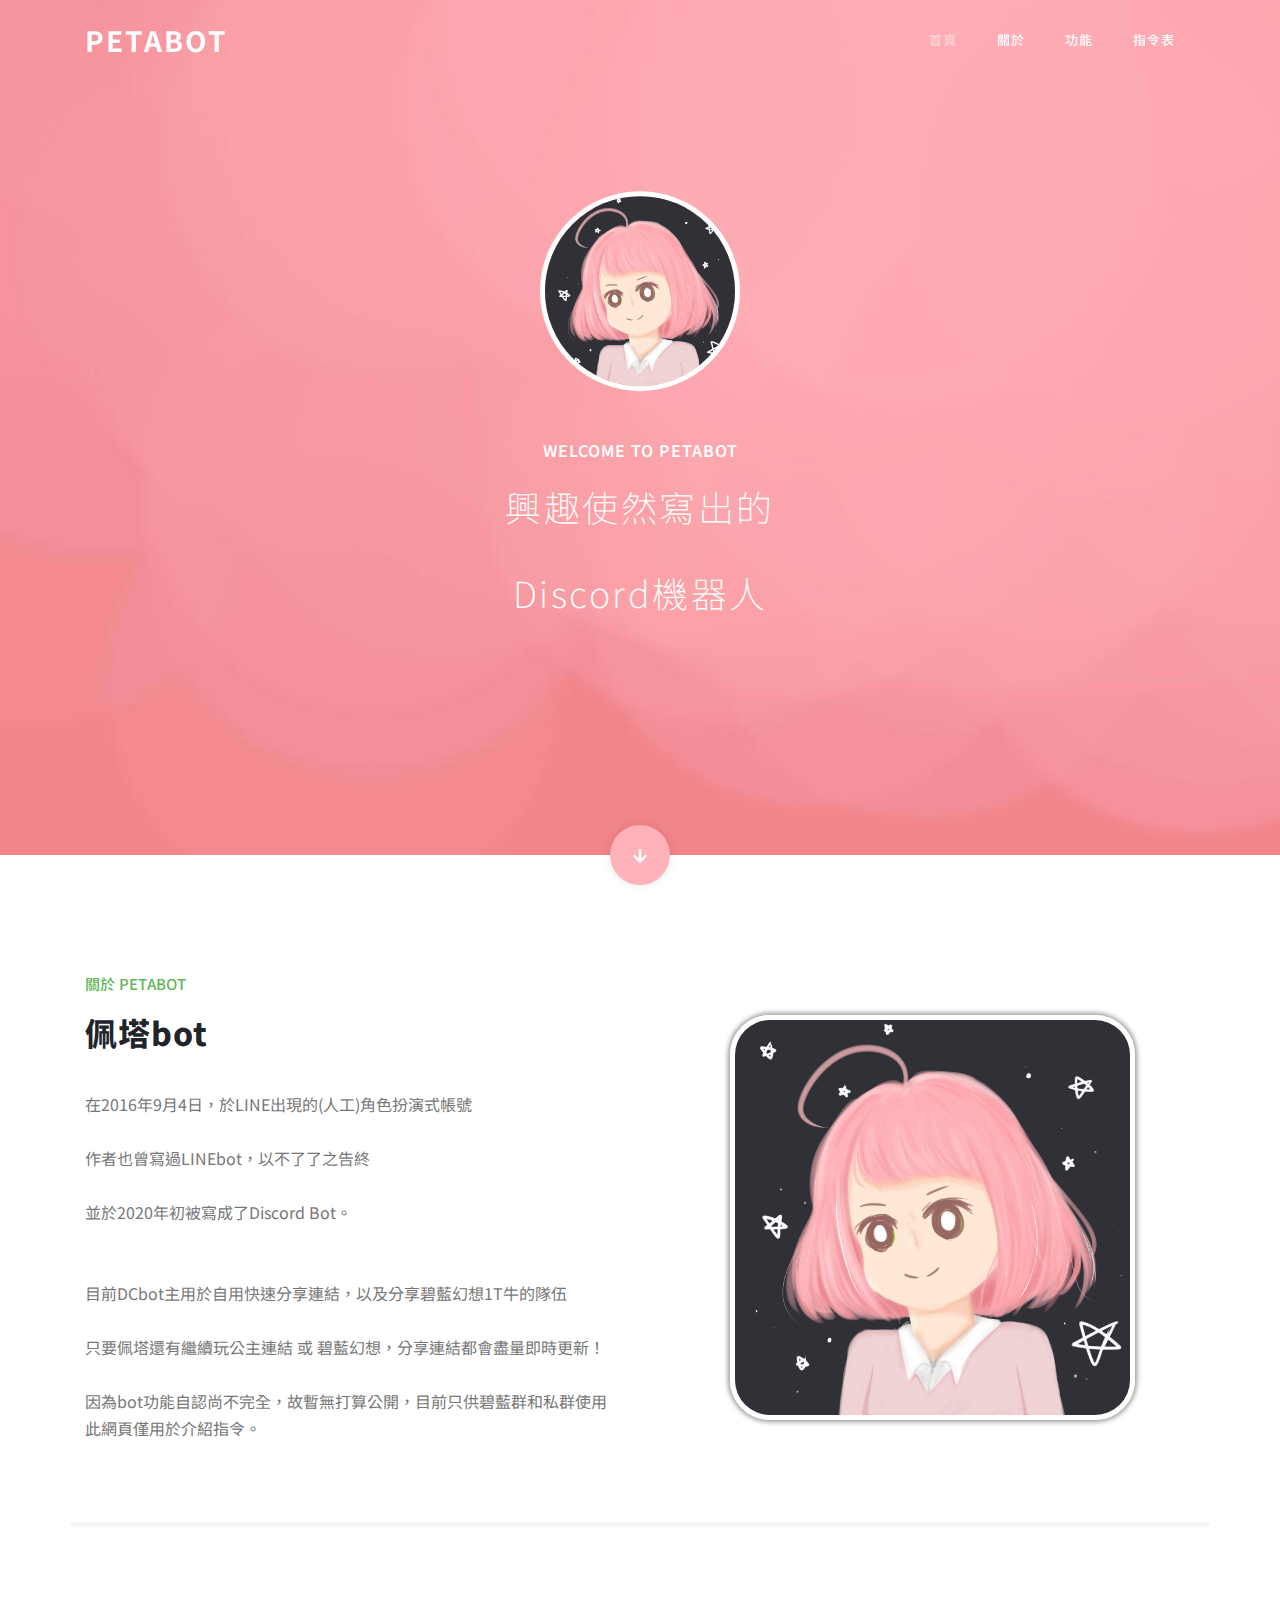
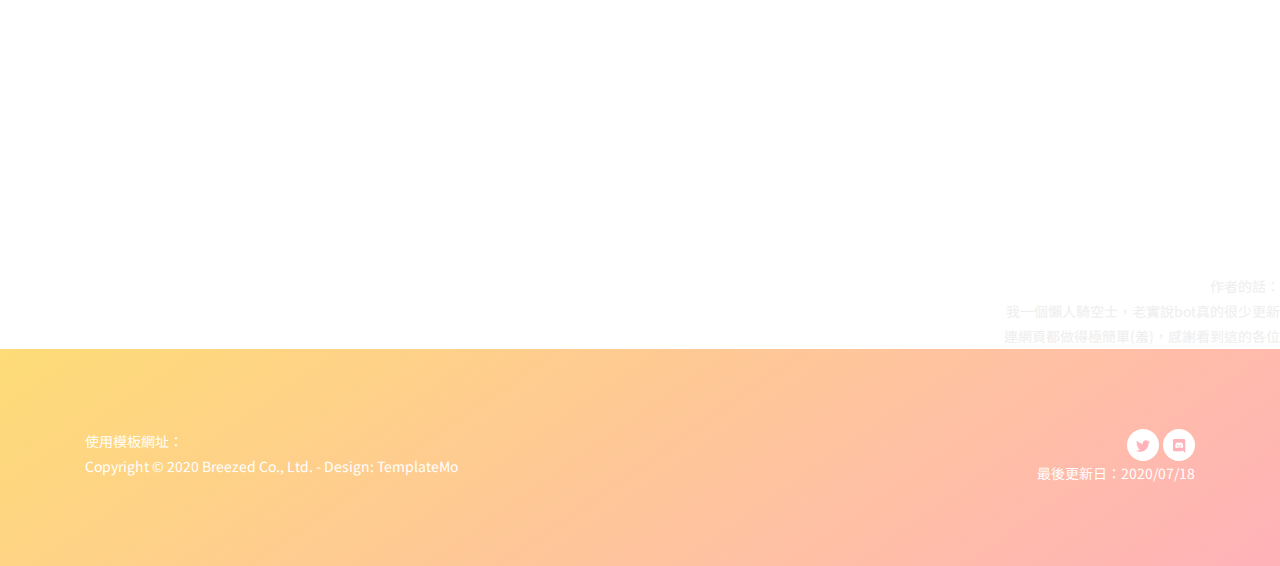
==== commit 69368f1b: "upload new command" ====
--- a/index.html
+++ b/index.html
@@ -203,7 +203,7 @@
                             <li><a rel="nofollow" href="https://twitter.com/peta160904"><i class="fab fa-twitter"></i></a></li>
                             <li><a rel="nofollow" href="https://discord.gg/uTsfAFP"><i class="fab fa-discord"></i></a></li>
                         </ul>
-                        <p>最後更新日：2020/07/08</p>
+                        <p>最後更新日：2020/07/18</p>
                     </div>
                 </div>
             </div>
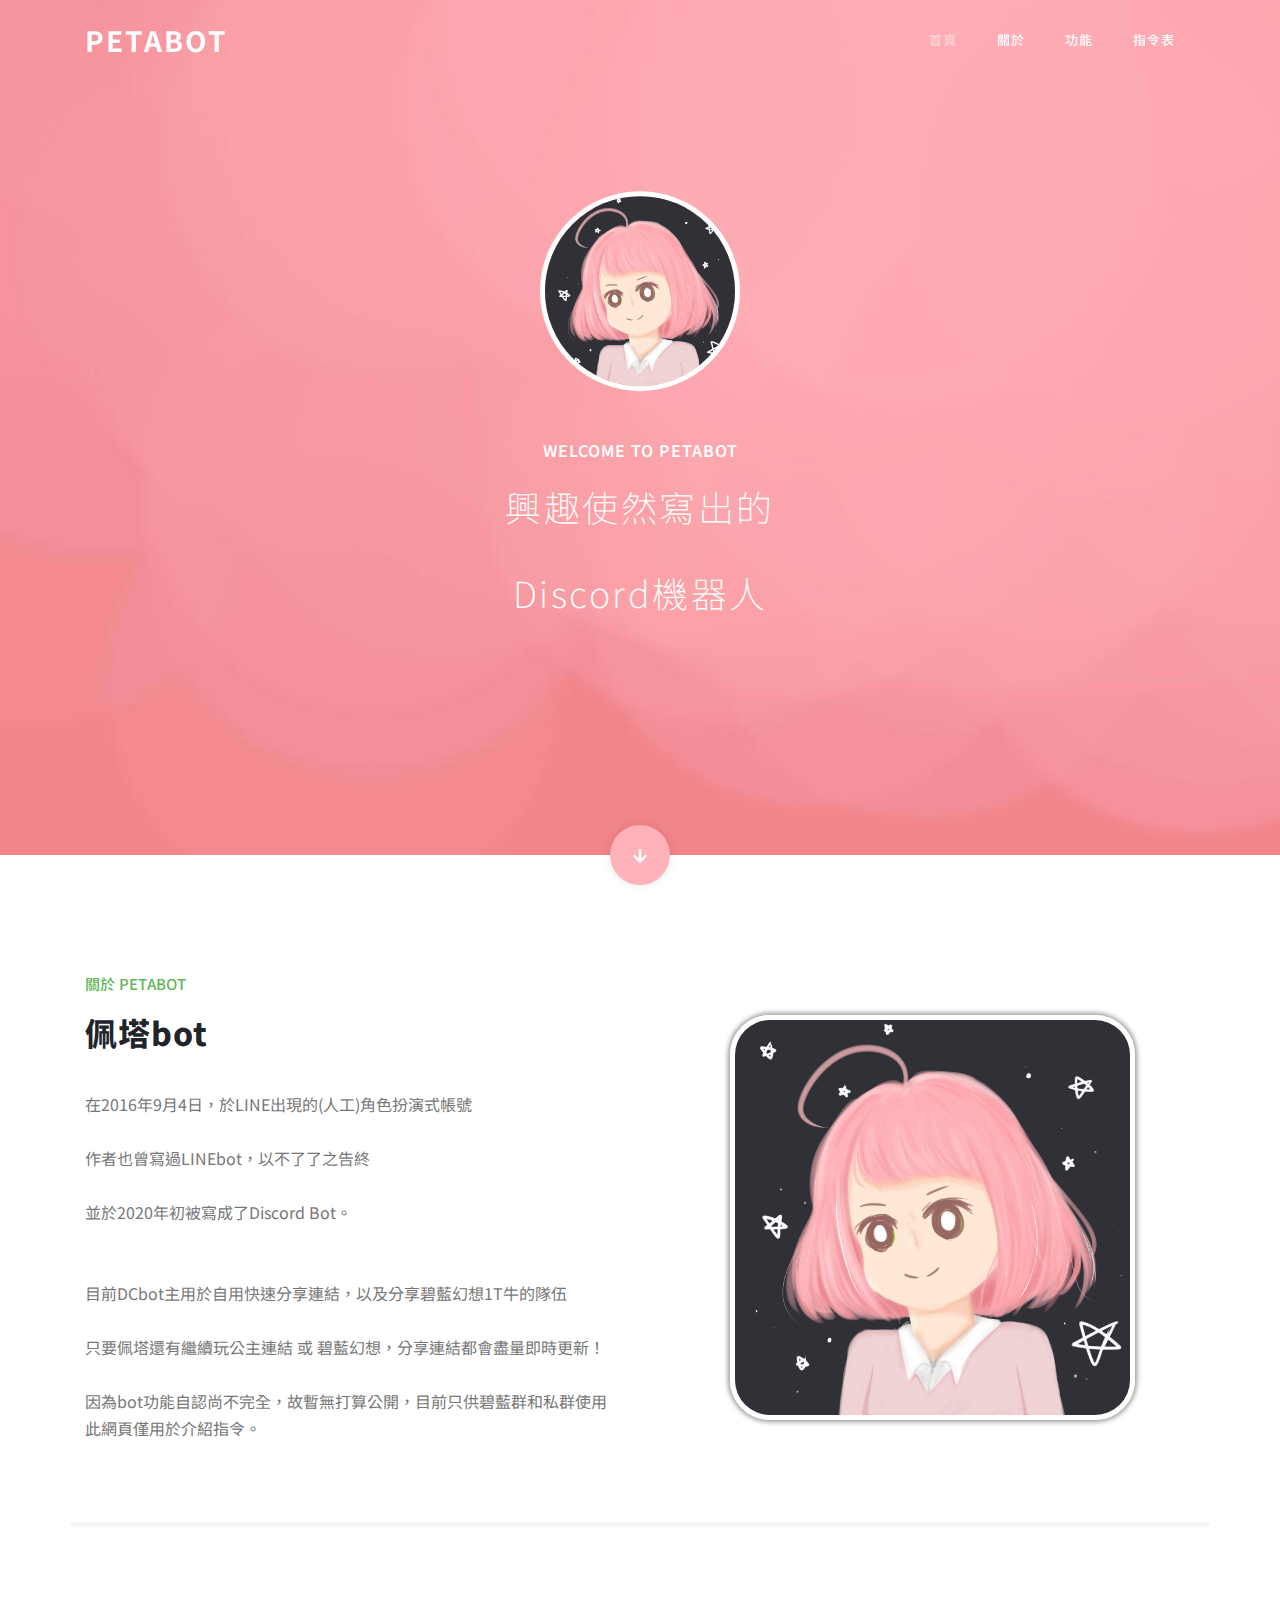
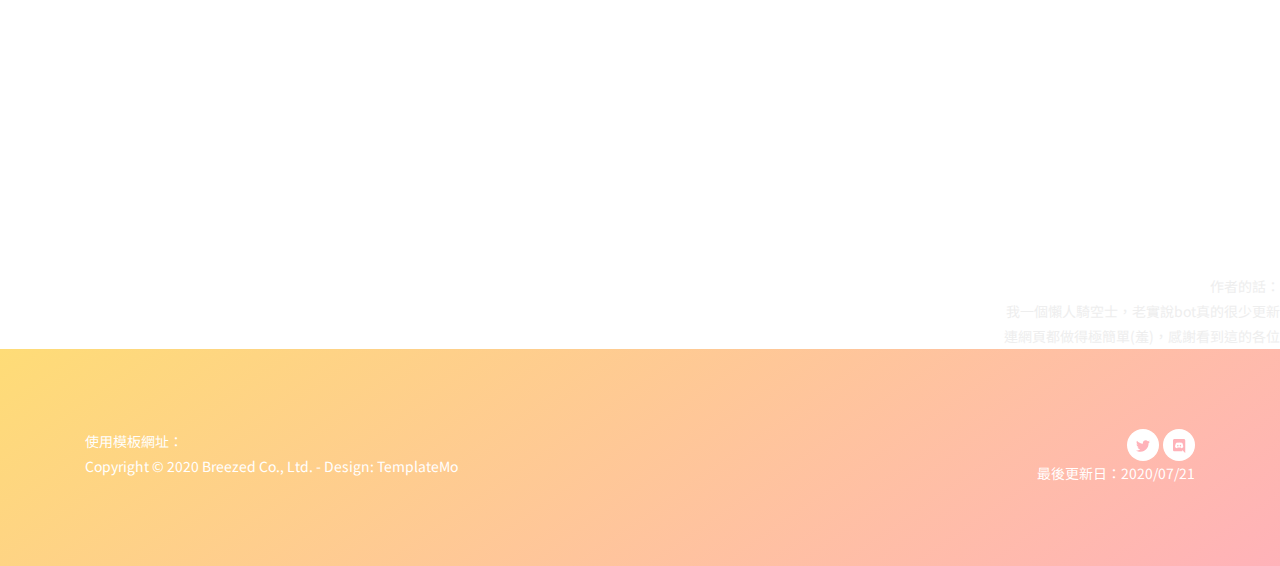
==== commit 1ba54ffb: "update" ====
--- a/index.html
+++ b/index.html
@@ -203,7 +203,7 @@
                             <li><a rel="nofollow" href="https://twitter.com/peta160904"><i class="fab fa-twitter"></i></a></li>
                             <li><a rel="nofollow" href="https://discord.gg/uTsfAFP"><i class="fab fa-discord"></i></a></li>
                         </ul>
-                        <p>最後更新日：2020/07/18</p>
+                        <p>最後更新日：2020/07/21</p>
                     </div>
                 </div>
             </div>
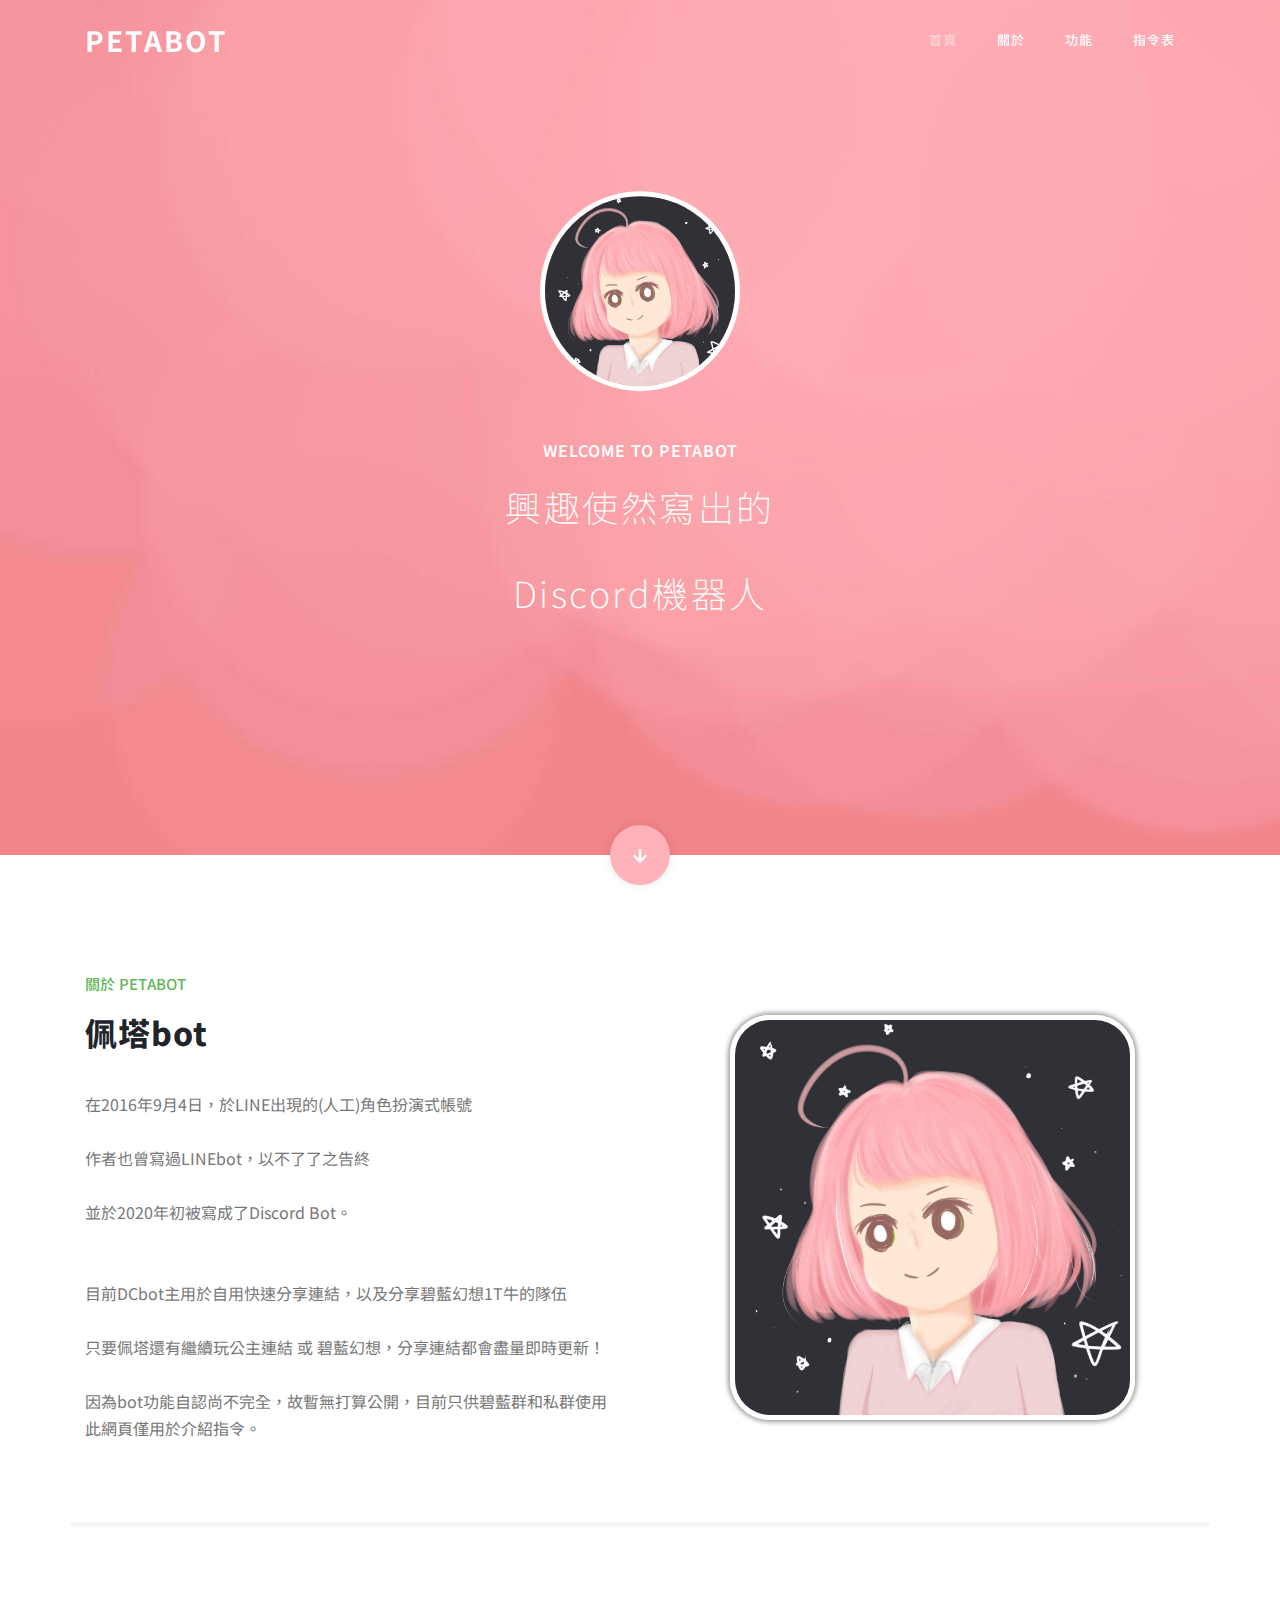
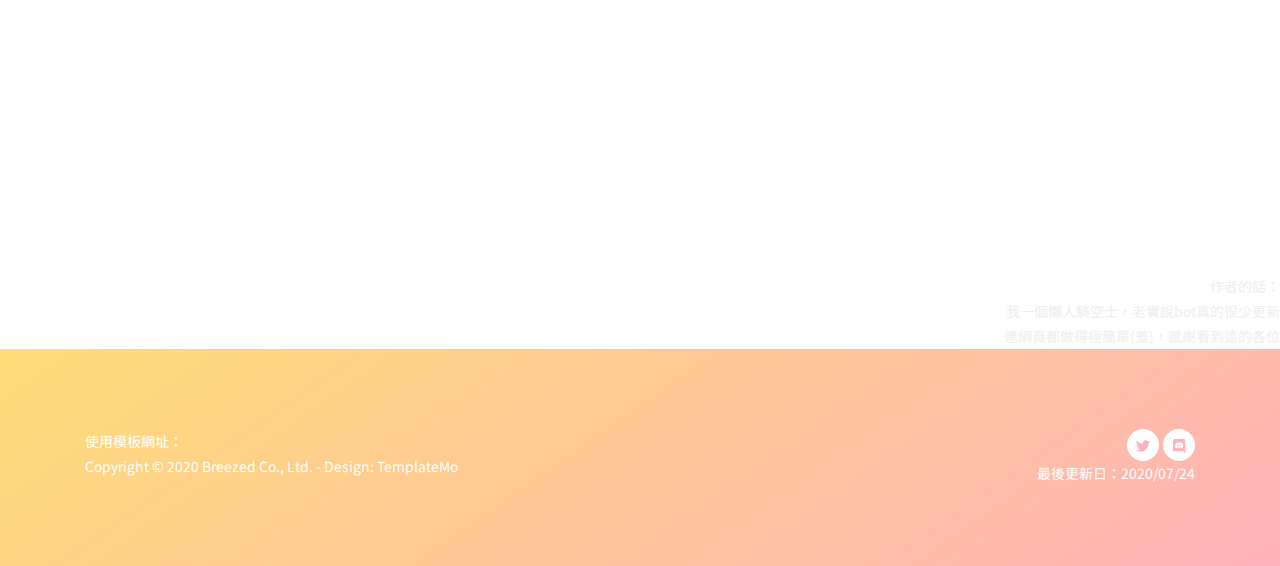
==== commit ba1deb9f: "add commands' aliases" ====
--- a/index.html
+++ b/index.html
@@ -203,7 +203,7 @@
                             <li><a rel="nofollow" href="https://twitter.com/peta160904"><i class="fab fa-twitter"></i></a></li>
                             <li><a rel="nofollow" href="https://discord.gg/uTsfAFP"><i class="fab fa-discord"></i></a></li>
                         </ul>
-                        <p>最後更新日：2020/07/21</p>
+                        <p>最後更新日：2020/07/24</p>
                     </div>
                 </div>
             </div>
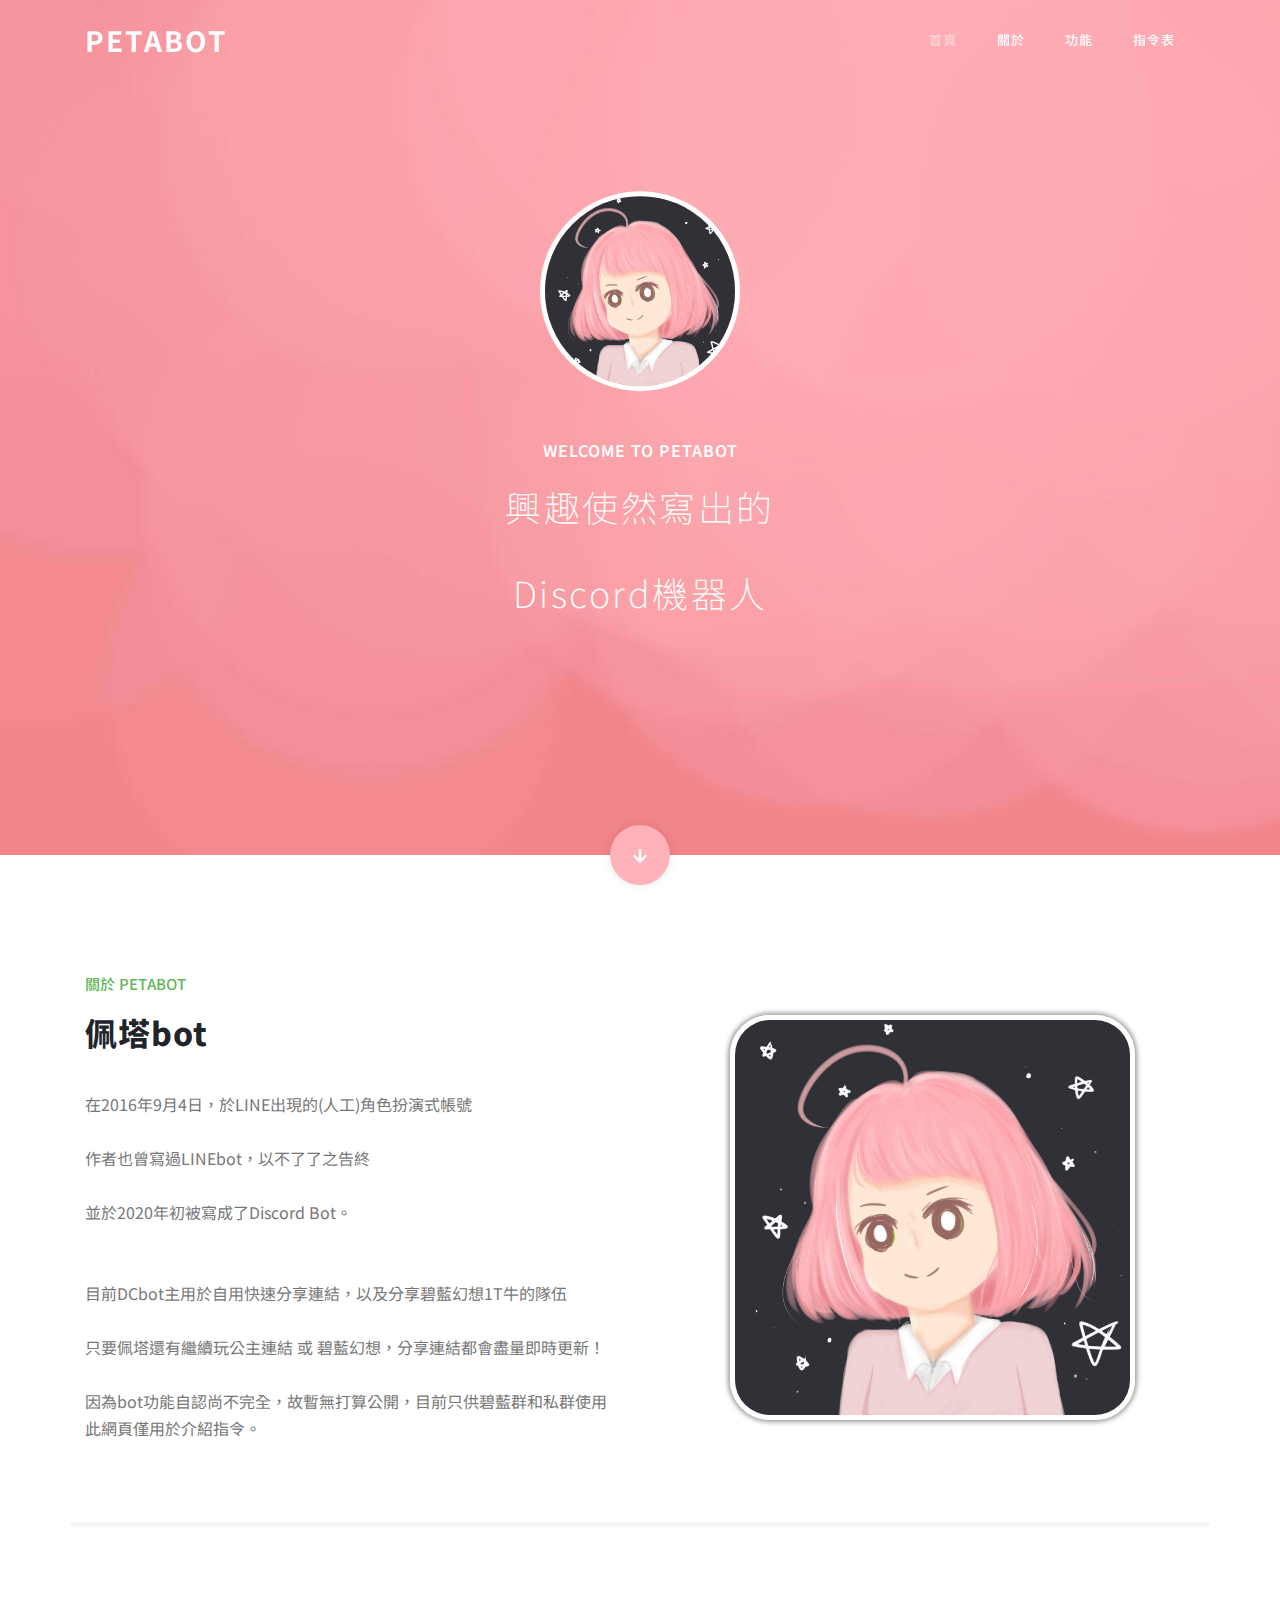
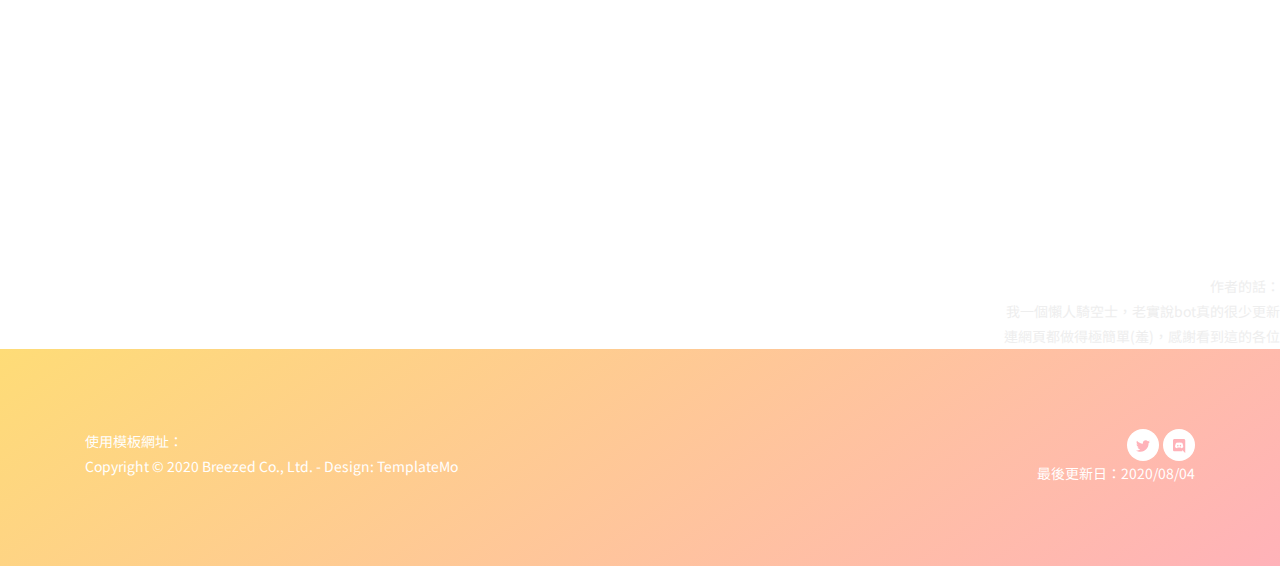
==== commit dcde0c60: "new commands-0804" ====
--- a/index.html
+++ b/index.html
@@ -203,7 +203,7 @@
                             <li><a rel="nofollow" href="https://twitter.com/peta160904"><i class="fab fa-twitter"></i></a></li>
                             <li><a rel="nofollow" href="https://discord.gg/uTsfAFP"><i class="fab fa-discord"></i></a></li>
                         </ul>
-                        <p>最後更新日：2020/07/24</p>
+                        <p>最後更新日：2020/08/04</p>
                     </div>
                 </div>
             </div>
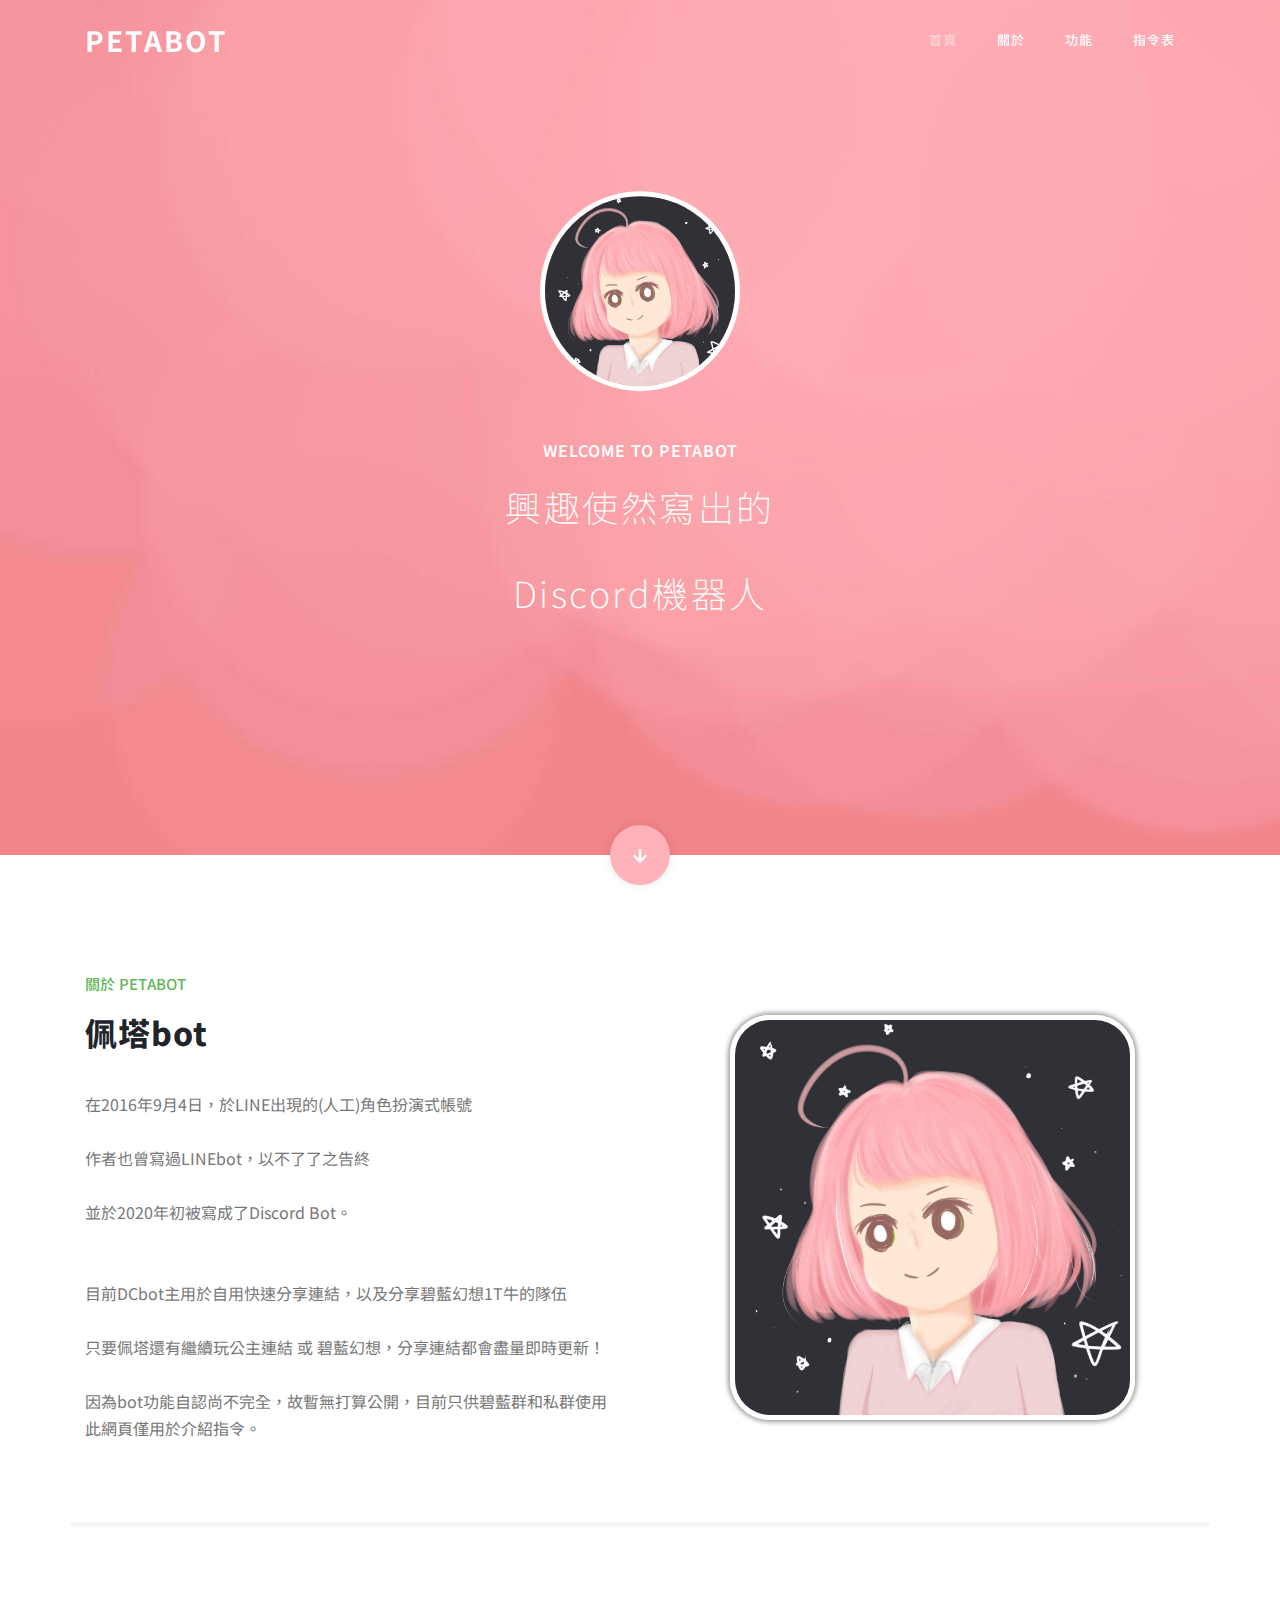
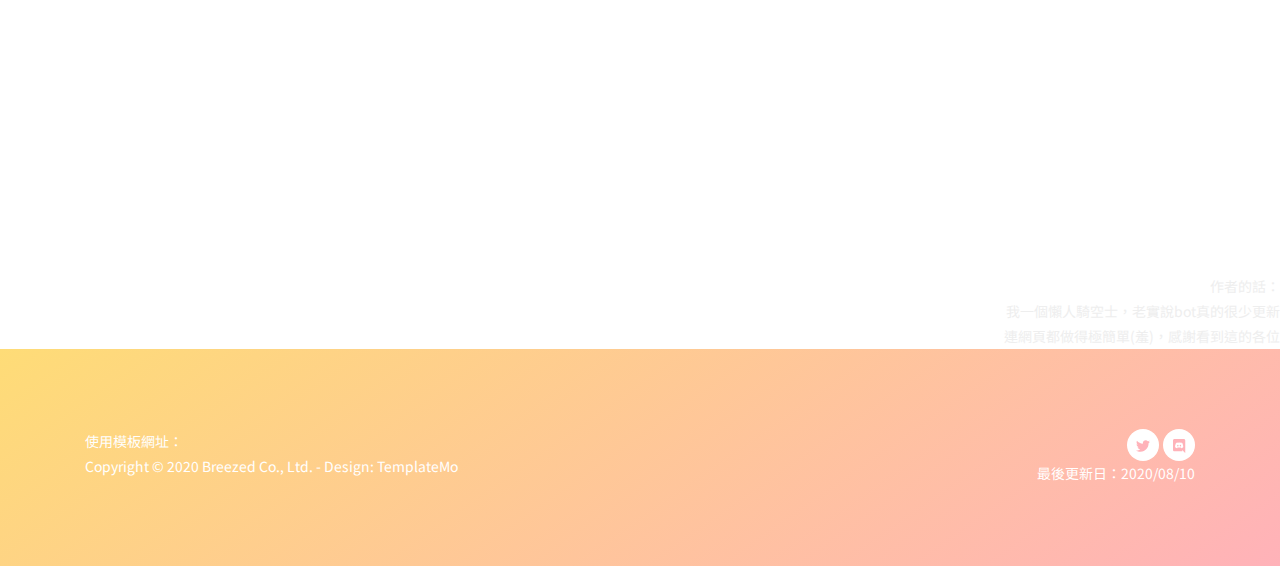
==== commit b883f2a2: "new commands-fun" ====
--- a/index.html
+++ b/index.html
@@ -169,9 +169,11 @@
                             <img src="assets/images/star-3.png" alt="">
                         </div>
                         <div class="features-content">
-                            <h4>更多功能</h4>
-                            <p>作者有時間的話，敬請期待(??)</p>
-                            
+                            <h4>娛樂用 commands</h4>
+                            <p>想了一些在對話上應該會很好玩的功能，歡迎多多利用</p>
+                            <a href="commands.html#FUN" class="text-button-icon">
+                                FUN commands <i class="fa fa-arrow-right"></i>
+                            </a>
                         </div>
                     </div>
                 </div>
@@ -203,7 +205,7 @@
                             <li><a rel="nofollow" href="https://twitter.com/peta160904"><i class="fab fa-twitter"></i></a></li>
                             <li><a rel="nofollow" href="https://discord.gg/uTsfAFP"><i class="fab fa-discord"></i></a></li>
                         </ul>
-                        <p>最後更新日：2020/08/04</p>
+                        <p>最後更新日：2020/08/10</p>
                     </div>
                 </div>
             </div>
--- a/assets/css/templatemo-breezed.css
+++ b/assets/css/templatemo-breezed.css
@@ -1042,16 +1042,16 @@
 
 /*
 ---------------------------------------------
-commands-help, gbf, pcr
+commands-help, gbf, pcr, fun
 ---------------------------------------------
 */
 #commands{
   padding-top: 160px;
   padding-bottom: 20px;
-  margin-bottom: 60px;
-}
-
-#GBF{
+  margin-bottom: 20px;
+}
+
+#GBF , #PCR{
   margin-bottom: 20px;
   padding-bottom: 20px;
 }
@@ -1060,7 +1060,7 @@
  
 }
 
-#PCR{
+#FUN{
   padding-bottom: 70px;
 }
 
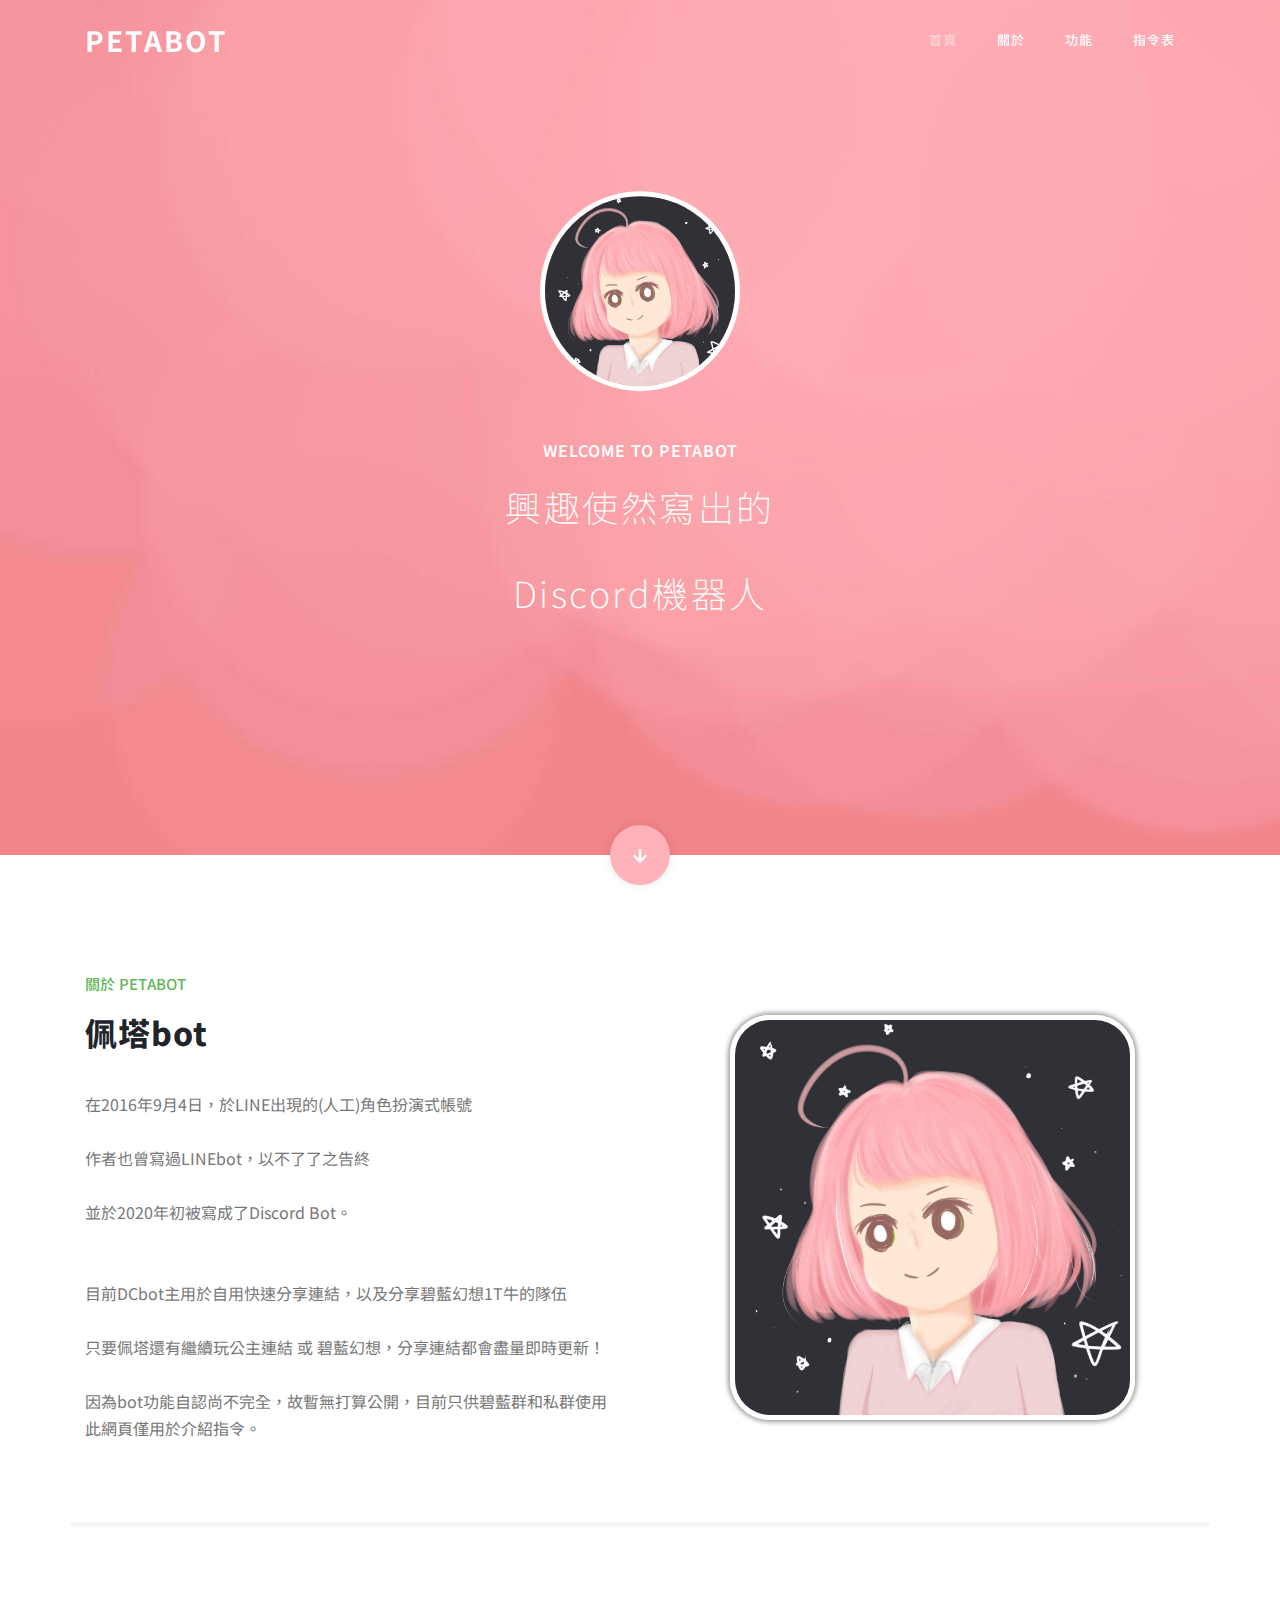
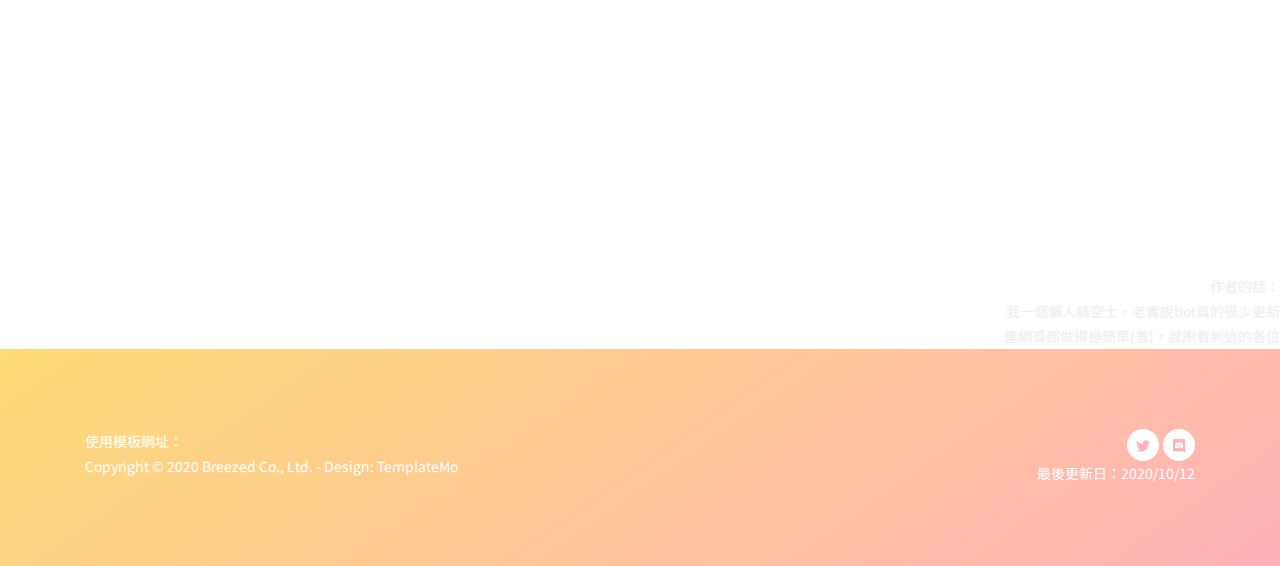
==== commit 10cbdd64: "bz" ====
--- a/index.html
+++ b/index.html
@@ -205,7 +205,7 @@
                             <li><a rel="nofollow" href="https://twitter.com/peta160904"><i class="fab fa-twitter"></i></a></li>
                             <li><a rel="nofollow" href="https://discord.gg/uTsfAFP"><i class="fab fa-discord"></i></a></li>
                         </ul>
-                        <p>最後更新日：2020/08/10</p>
+                        <p>最後更新日：2020/10/12</p>
                     </div>
                 </div>
             </div>
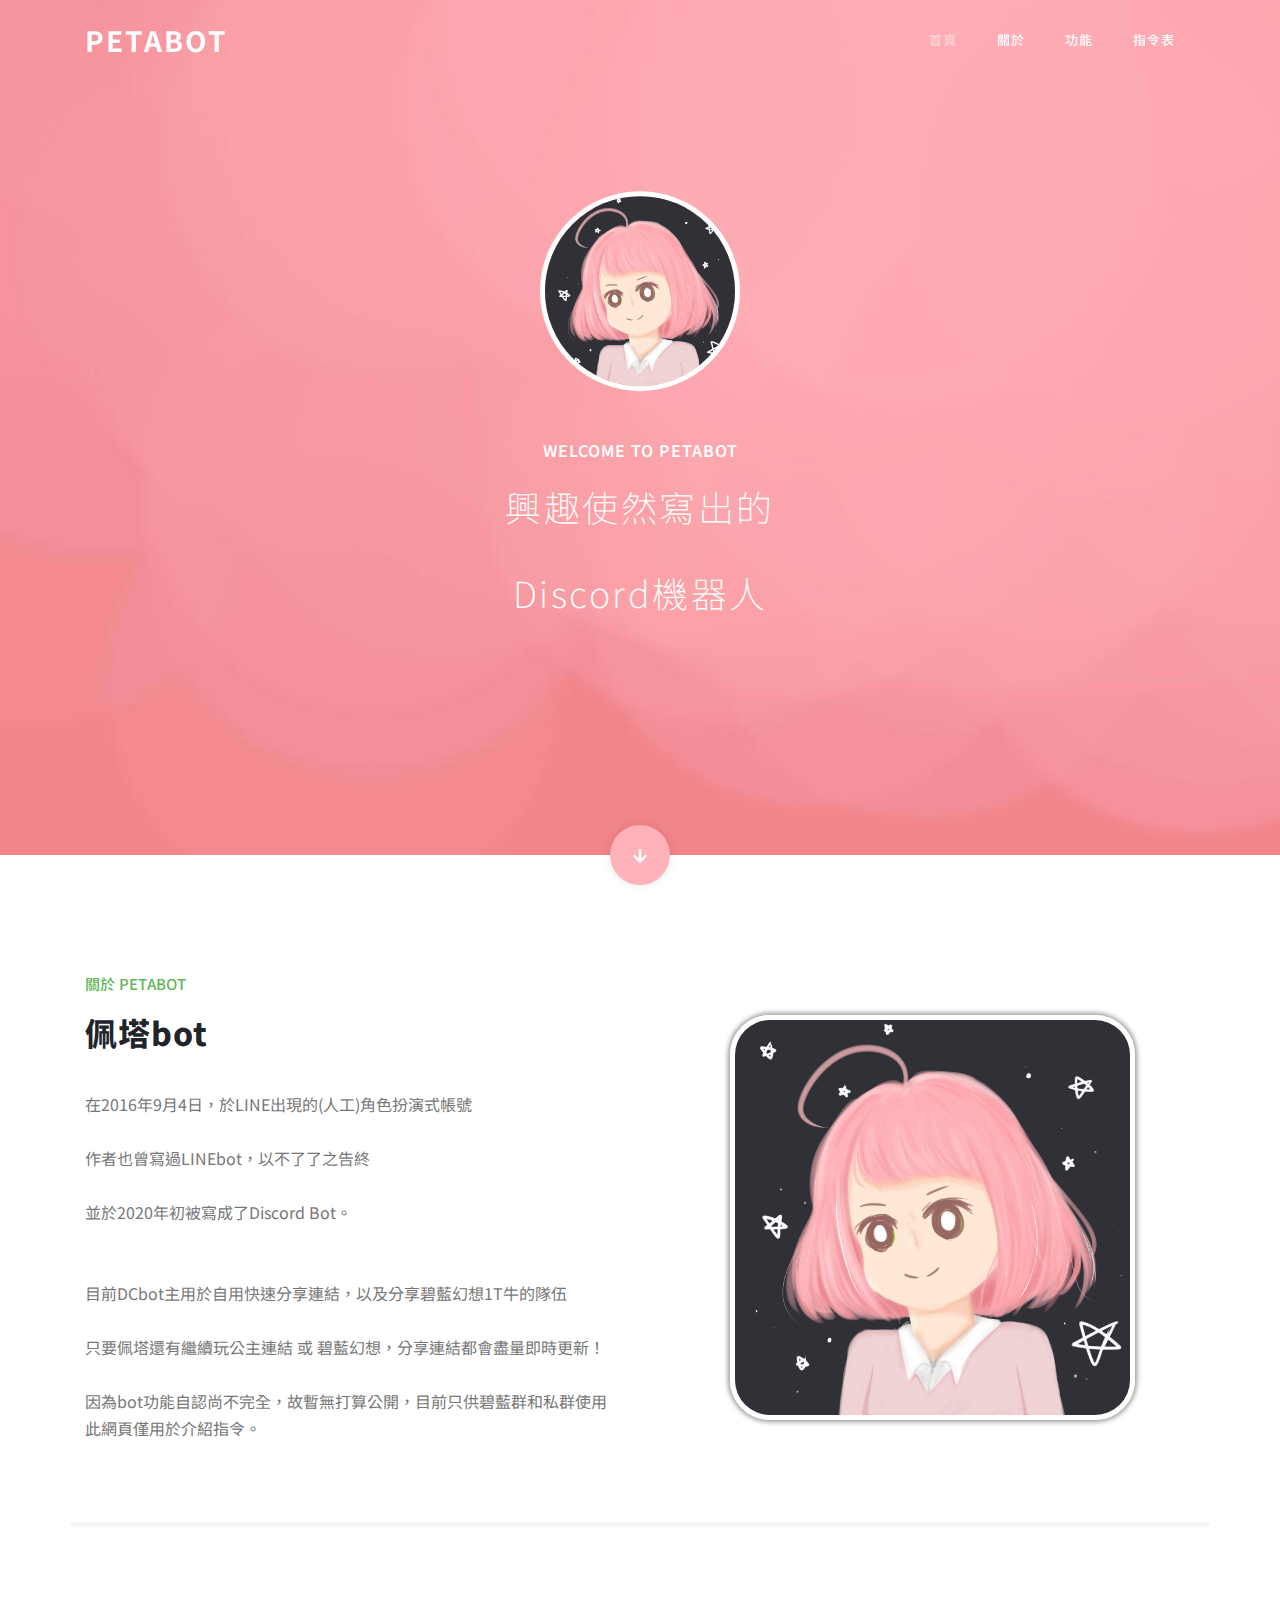
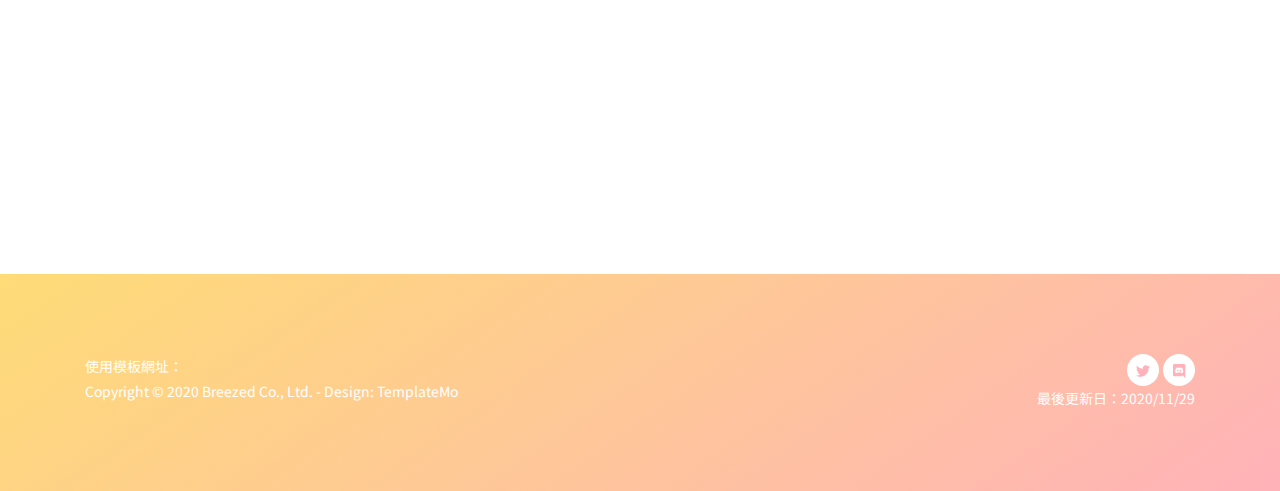
==== commit 4047deb9: "new function(keywords)" ====
--- a/index.html
+++ b/index.html
@@ -182,11 +182,7 @@
     </section>
     <!-- ***** Features Big Item End ***** -->
 
-    <p style="color: #eee;text-align: right;">
-        作者的話：<br>
-        我一個懶人騎空士，老實說bot真的很少更新<br>
-        連網頁都做得極簡單(羞)，感謝看到這的各位
-    </p>
+    
     <!-- ***** Footer Start ***** -->
     <footer>
         <div class="container">
@@ -205,7 +201,7 @@
                             <li><a rel="nofollow" href="https://twitter.com/peta160904"><i class="fab fa-twitter"></i></a></li>
                             <li><a rel="nofollow" href="https://discord.gg/uTsfAFP"><i class="fab fa-discord"></i></a></li>
                         </ul>
-                        <p>最後更新日：2020/10/12</p>
+                        <p>最後更新日：2020/11/29</p>
                     </div>
                 </div>
             </div>
--- a/assets/css/templatemo-breezed.css
+++ b/assets/css/templatemo-breezed.css
@@ -1055,9 +1055,12 @@
   margin-bottom: 20px;
   padding-bottom: 20px;
 }
-#GBF img{
-  width: 65%;
- 
+
+@media (max-width: 767px){
+  #help img, #GBF img, #FUN img{
+    width: 100%;
+  
+  }
 }
 
 #FUN{
